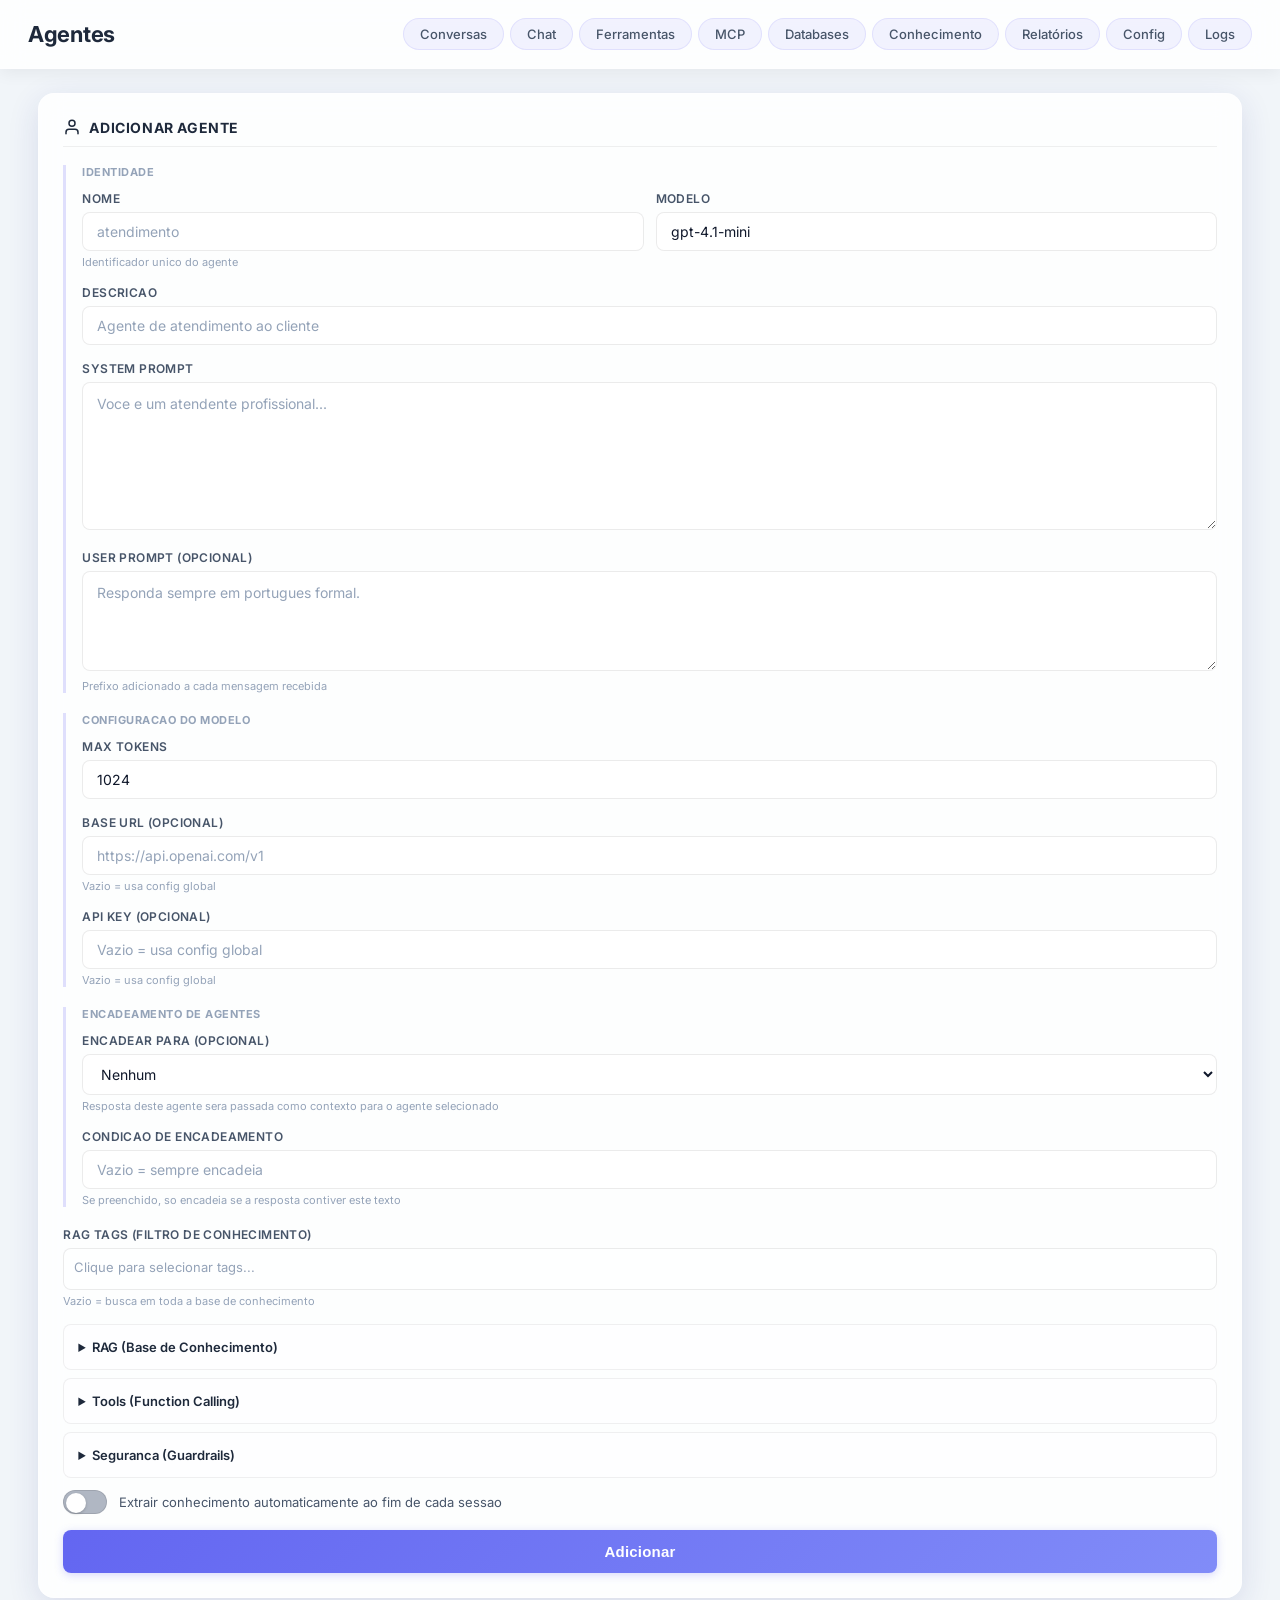
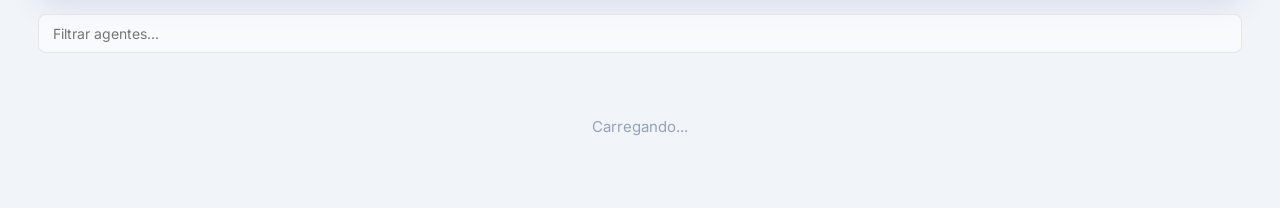
==== templates/agentes.html @ 66a128d6 "Improve security, reliability and UX: graceful shutdown, LLM timeouts, rate limiting, SSRF protectio" ====
<!DOCTYPE html>
<html lang="pt-BR">
<head>
<meta charset="UTF-8">
<meta name="viewport" content="width=device-width, initial-scale=1.0">
<title>Agentes - Nex</title>
<link rel="icon" href="data:image/svg+xml,<svg xmlns='http://www.w3.org/2000/svg' viewBox='0 0 100 100'><rect width='100' height='100' rx='20' fill='%231e293b'/><text x='50' y='72' font-size='60' font-family='system-ui' font-weight='700' fill='%233b82f6' text-anchor='middle'>N</text></svg>">
<link rel="preconnect" href="https://fonts.googleapis.com">
<link href="https://fonts.googleapis.com/css2?family=Inter:wght@400;500;600;700&display=swap" rel="stylesheet">
<link rel="stylesheet" href="/static/style.css">
<style>
.field textarea { min-height: 100px; }
.agent-row { display:flex; align-items:center; justify-content:space-between; padding:12px 16px; margin-bottom:8px; background:rgba(255,255,255,0.6); border-radius:var(--radius-sm); border:1px solid rgba(0,0,0,0.06); transition:all 0.15s var(--ease); }
.agent-row:hover { background:rgba(99,102,241,0.04); border-color:rgba(99,102,241,0.12); }
.agent-badges { display:flex; flex-wrap:wrap; gap:4px; margin-top:4px; }
.badge { display:inline-block; padding:2px 8px; border-radius:4px; font-size:10px; font-weight:600; }
.badge-default { background:#fbbf24; color:#78350f; }
.badge-on { background:#dcfce7; color:#166534; }
.badge-off { background:#fef2f2; color:#991b1b; }
.badge-model { background:#dbeafe; color:#1e40af; }
.badge-url { background:#fef3c7; color:#92400e; }
.badge-chain { background:#e0e7ff; color:#3730a3; }
.badge-rag { background:#ecfdf5; color:#065f46; }
.badge-tools { background:#fef3c7; color:#92400e; }
.section-collapse { margin-top:8px; border:1px solid rgba(0,0,0,0.06); border-radius:var(--radius-sm); padding:14px; background:rgba(255,255,255,0.3); }
.section-collapse summary { cursor:pointer; font-size:13px; font-weight:600; color:var(--slate-800); }
.section-collapse[open] summary { margin-bottom:12px; }
.rag-pill { display:inline-flex; align-items:center; gap:4px; background:#e0e7ff; color:#3730a3; padding:3px 10px; border-radius:12px; font-size:12px; font-weight:500; }
.rag-pill .pill-x { cursor:pointer; font-size:14px; color:#6366f1; margin-left:2px; }
#rag-tags-wrap { display:flex; flex-wrap:wrap; gap:6px; padding:10px; border:1.5px solid rgba(0,0,0,0.08); border-radius:var(--radius-sm); background:rgba(255,255,255,0.5); min-height:42px; cursor:pointer; }
#rag-tags-dropdown { display:none; border:1.5px solid rgba(0,0,0,0.08); border-top:none; border-radius:0 0 var(--radius-sm) var(--radius-sm); background:white; max-height:180px; overflow-y:auto; }
</style>
</head>
<body>

<div class="header">
  <h1>Agentes</h1>
  <input type="checkbox" id="nav-toggle" style="display:none">
  <label for="nav-toggle" class="nav-hamburger" aria-label="Menu de navegação"><span></span><span></span><span></span></label>
  <div class="nav-links">
    <a href="/conversas">Conversas</a>
    <a href="/chat">Chat</a>
    <a href="/ferramentas">Ferramentas</a>
    <a href="/mcp-admin">MCP</a>
    <a href="/databases">Databases</a>
    <a href="/conhecimento">Conhecimento</a>
    <a href="/relatorios">Relatórios</a>
    <a href="/config">Config</a>
    <a href="/logs">Logs</a>
    <span id="auth-user" style="display:none"></span>
    <a href="#" id="logout-link" style="display:none" onclick="doLogout();return false;">Sair</a>
  </div>
</div>

<div class="container">
  <!-- Agent form card -->
  <div class="card" id="form-card">
    <h2>
      <svg width="18" height="18" viewBox="0 0 24 24" fill="none" stroke="#1e293b" stroke-width="2" stroke-linecap="round" stroke-linejoin="round"><path d="M20 21v-2a4 4 0 0 0-4-4H8a4 4 0 0 0-4 4v2"/><circle cx="12" cy="7" r="4"/></svg>
      <span id="form-title">Adicionar Agente</span>
    </h2>
    <input type="hidden" id="ag-edit-id" value="">

    <!-- Identity -->
    <div class="form-section">
      <div class="form-section-title">Identidade</div>
      <div class="field-row">
        <div class="field">
          <label>Nome</label>
          <input type="text" id="ag-name" placeholder="atendimento">
          <div class="hint">Identificador unico do agente</div>
        </div>
        <div class="field">
          <label>Modelo</label>
          <input type="text" id="ag-model" placeholder="gpt-4.1-mini" value="gpt-4.1-mini">
        </div>
      </div>
      <div class="field">
        <label>Descricao</label>
        <input type="text" id="ag-description" placeholder="Agente de atendimento ao cliente">
      </div>
      <div class="field">
        <label>System Prompt</label>
        <textarea id="ag-system-prompt" rows="6" placeholder="Voce e um atendente profissional..."></textarea>
      </div>
      <div class="field">
        <label>User Prompt (opcional)</label>
        <textarea id="ag-user-prompt" rows="3" placeholder="Responda sempre em portugues formal."></textarea>
        <div class="hint">Prefixo adicionado a cada mensagem recebida</div>
      </div>
    </div>

    <!-- Model config -->
    <div class="form-section">
      <div class="form-section-title">Configuracao do Modelo</div>
      <div class="field">
        <label>Max Tokens</label>
        <input type="number" id="ag-max-tokens" value="1024" min="50" max="32000">
      </div>
      <div class="field">
        <label>Base URL (opcional)</label>
        <input type="text" id="ag-base-url" placeholder="https://api.openai.com/v1">
        <div class="hint">Vazio = usa config global</div>
      </div>
      <div class="field">
        <label>API Key (opcional)</label>
        <input type="password" id="ag-api-key" placeholder="Vazio = usa config global" autocomplete="new-password">
        <div class="hint">Vazio = usa config global</div>
      </div>
    </div>

    <!-- Chaining -->
    <div class="form-section">
      <div class="form-section-title">Encadeamento de Agentes</div>
      <div class="field">
        <label>Encadear para (opcional)</label>
        <select id="ag-chain-to"><option value="0">Nenhum</option></select>
        <div class="hint">Resposta deste agente sera passada como contexto para o agente selecionado</div>
      </div>
      <div class="field">
        <label>Condicao de encadeamento</label>
        <input type="text" id="ag-chain-condition" placeholder="Vazio = sempre encadeia">
        <div class="hint">Se preenchido, so encadeia se a resposta contiver este texto</div>
      </div>
    </div>

    <!-- RAG Tags -->
    <div class="field">
      <label>RAG Tags (filtro de conhecimento)</label>
      <input type="hidden" id="ag-rag-tags">
      <div id="rag-tags-wrap">
        <span id="rag-tags-placeholder" style="color:var(--text-muted);font-size:13px;">Clique para selecionar tags...</span>
      </div>
      <div id="rag-tags-dropdown"></div>
      <div class="hint">Vazio = busca em toda a base de conhecimento</div>
    </div>

    <!-- RAG Settings -->
    <details class="section-collapse">
      <summary>RAG (Base de Conhecimento)</summary>
      <div class="toggle">
        <input type="checkbox" id="ag-rag-enabled">
        <label for="ag-rag-enabled">Busca na base de conhecimento antes de responder</label>
      </div>
      <div class="field-row">
        <div class="field">
          <label>Resultados por busca</label>
          <input type="number" id="ag-rag-max-results" min="1" max="10" value="3">
        </div>
        <div class="field">
          <label>Limite de tokens RAG</label>
          <input type="number" id="ag-rag-max-tokens" min="100" max="4000" step="50" value="500">
        </div>
      </div>
      <div class="toggle">
        <input type="checkbox" id="ag-rag-compressed">
        <label for="ag-rag-compressed">Usar versao comprimida</label>
      </div>
      <div class="toggle">
        <input type="checkbox" id="ag-rag-embeddings">
        <label for="ag-rag-embeddings">Busca semantica por embeddings</label>
      </div>
      <div class="field">
        <label>Modelo de Embedding</label>
        <input type="text" id="ag-rag-embedding-model" placeholder="text-embedding-3-small">
      </div>
    </details>

    <!-- Tools Settings -->
    <details class="section-collapse">
      <summary>Tools (Function Calling)</summary>
      <div class="toggle">
        <input type="checkbox" id="ag-tools-enabled">
        <label for="ag-tools-enabled">Permitir IA executar ferramentas</label>
      </div>
      <div class="field-row">
        <div class="field">
          <label>Max rounds por mensagem</label>
          <input type="number" id="ag-tools-max-rounds" min="1" max="10" value="3">
        </div>
        <div class="field">
          <label>Timeout por ferramenta (s)</label>
          <input type="number" id="ag-tool-timeout-sec" min="5" max="300" value="30">
        </div>
      </div>
    </details>

    <!-- Guardrails Settings -->
    <details class="section-collapse">
      <summary>Seguranca (Guardrails)</summary>
      <div class="field">
        <label>Modo de filtro de telefone</label>
        <select id="ag-guard-phone-mode">
          <option value="off">Desligado</option>
          <option value="whitelist">Whitelist</option>
          <option value="blacklist">Blacklist</option>
        </select>
      </div>
      <div class="field">
        <label>Lista de telefones (virgula)</label>
        <input type="text" id="ag-guard-phone-list" placeholder="5511999999999, 5521888888888">
      </div>
      <div class="field-row">
        <div class="field">
          <label>Max entrada (chars, 0=sem)</label>
          <input type="number" id="ag-guard-max-input" min="0" max="50000" value="2000">
        </div>
        <div class="field">
          <label>Max saida (chars, 0=sem)</label>
          <input type="number" id="ag-guard-max-output" min="0" max="50000" value="3000">
        </div>
      </div>
      <div class="field">
        <label>Padroes bloqueados na entrada (um por linha)</label>
        <textarea id="ag-guard-blocked-input" rows="2"></textarea>
      </div>
      <div class="field">
        <label>Padroes bloqueados na saida (um por linha)</label>
        <textarea id="ag-guard-blocked-output" rows="2"></textarea>
      </div>
      <div class="toggle">
        <input type="checkbox" id="ag-guard-block-injection">
        <label for="ag-guard-block-injection">Bloquear prompt injection</label>
      </div>
      <div class="toggle">
        <input type="checkbox" id="ag-guard-block-pii">
        <label for="ag-guard-block-pii">Bloquear PII (master)</label>
      </div>
      <div style="padding-left:24px;border-left:2px solid rgba(99,102,241,0.15);">
        <div class="hint" style="margin-bottom:6px;">Selecione quais tipos de dados pessoais devem ser filtrados</div>
        <div class="toggle">
          <input type="checkbox" id="ag-guard-block-pii-phone">
          <label for="ag-guard-block-pii-phone">Telefone</label>
        </div>
        <div class="toggle">
          <input type="checkbox" id="ag-guard-block-pii-email">
          <label for="ag-guard-block-pii-email">Email</label>
        </div>
        <div class="toggle">
          <input type="checkbox" id="ag-guard-block-pii-cpf">
          <label for="ag-guard-block-pii-cpf">CPF</label>
        </div>
      </div>
    </details>

    <!-- Knowledge extract -->
    <div class="toggle" style="margin-top:12px;">
      <input type="checkbox" id="ag-knowledge-extract">
      <label for="ag-knowledge-extract">Extrair conhecimento automaticamente ao fim de cada sessao</label>
    </div>

    <div style="display:flex;gap:8px;margin-top:16px;">
      <button class="btn" id="save-btn" onclick="saveAgent()">Adicionar</button>
      <button class="btn btn-secondary" id="cancel-btn" onclick="cancelEdit()" style="display:none;">Cancelar</button>
    </div>
  </div>

  <!-- Agent list -->
  <div class="toolbar">
    <input type="text" id="search" placeholder="Filtrar agentes..." oninput="renderAgents()">
  </div>

  <div id="agents-list">
    <div class="empty">Carregando...</div>
  </div>
</div>

<div class="toast" id="toast"></div>

<script>
let agents = [];
let editingId = null;
let allKnowledgeTags = [];
let selectedRAGTags = new Set();

// -- Utilities --

function escapeHtml(s) {
  const d = document.createElement('div');
  d.textContent = s;
  return d.innerHTML;
}

function toast(msg) {
  const t = document.getElementById('toast');
  t.textContent = msg;
  t.classList.add('show');
  setTimeout(() => t.classList.remove('show'), 3000);
}

async function apiFetch(url, opts) {
  const r = await fetch(url, opts);
  if (r.status === 401) { location.href = '/login'; return null; }
  if (r.status === 403) { toast('Sem permissao'); return null; }
  return r;
}

async function doLogout() { await fetch('/api/logout', {method:'POST'}); location.href = '/login'; }

// -- Load agents --

async function loadAgents() {
  try {
    const r = await apiFetch('/api/agents');
    if (!r) return;
    agents = await r.json();
    populateChainSelect();
    renderAgents();
  } catch(e) { console.error('loadAgents:', e); }
}

function populateChainSelect() {
  const sel = document.getElementById('ag-chain-to');
  const cur = sel.value;
  sel.innerHTML = '<option value="0">Nenhum</option>' + agents.map(a =>
    `<option value="${a.id}">${escapeHtml(a.name)}</option>`
  ).join('');
  sel.value = cur;
}

function renderAgents() {
  const q = document.getElementById('search').value.toLowerCase();
  const container = document.getElementById('agents-list');

  const filtered = agents.filter(a =>
    a.name.toLowerCase().includes(q) ||
    (a.description || '').toLowerCase().includes(q) ||
    a.model.toLowerCase().includes(q)
  );

  if (!filtered.length) {
    container.innerHTML = '<div class="empty">Nenhum agente encontrado</div>';
    return;
  }

  container.innerHTML = filtered.map(a => {
    const desc = a.description || a.system_prompt.substring(0, 80);
    return `<div class="agent-row">
      <div style="flex:1;min-width:0;">
        <span style="font-weight:600;font-size:14px;color:var(--text-primary);">${escapeHtml(a.name)}</span>
        <div class="agent-badges">
          ${a.is_default ? '<span class="badge badge-default">Padrao</span>' : `<span class="badge ${a.enabled ? 'badge-on' : 'badge-off'}">${a.enabled ? 'ON' : 'OFF'}</span>`}
          <span class="badge badge-model">${escapeHtml(a.model)}</span>
          ${a.base_url ? '<span class="badge badge-url">Custom URL</span>' : ''}
          ${a.chain_to ? '<span class="badge badge-chain">Chain</span>' : ''}
          ${a.rag_enabled ? '<span class="badge badge-rag">RAG</span>' : ''}
          ${a.tools_enabled ? '<span class="badge badge-tools">Tools</span>' : ''}
        </div>
        <div style="font-size:12px;color:var(--text-muted);margin-top:4px;white-space:nowrap;overflow:hidden;text-overflow:ellipsis;">${escapeHtml(desc)}</div>
      </div>
      <div style="display:flex;gap:6px;flex-shrink:0;margin-left:12px;">
        ${!a.is_default ? `<button class="btn btn-sm btn-secondary" onclick="toggleAgent(${a.id},${a.enabled?0:1})">${a.enabled ? 'Desativar' : 'Ativar'}</button>` : ''}
        <button class="btn btn-sm" onclick="editAgent(${a.id})">Editar</button>
        ${!a.is_default ? `<button class="btn btn-sm btn-danger" style="padding:6px 14px;font-size:12px;width:auto;" onclick="deleteAgent(${a.id})">Excluir</button>` : ''}
      </div>
    </div>`;
  }).join('');
}

// -- Toggle enabled --

async function toggleAgent(id, enabled) {
  const a = agents.find(x => x.id === id);
  if (!a) return;
  const data = Object.assign({}, a, { enabled: enabled, api_key: '' });
  try {
    const r = await apiFetch('/api/agents/' + id, {
      method: 'PUT',
      headers: {'Content-Type':'application/json'},
      body: JSON.stringify(data)
    });
    if (!r) return;
    if (r.ok) { toast(enabled ? 'Agente ativado' : 'Agente desativado'); await loadAgents(); }
    else toast('Erro: ' + await r.text());
  } catch(e) { toast('Erro: ' + e.message); }
}

// -- Save agent (create or update) --

async function saveAgent() {
  const name = document.getElementById('ag-name').value.trim();
  const systemPrompt = document.getElementById('ag-system-prompt').value.trim();
  if (!name) { toast('Nome e obrigatorio'); return; }
  if (!systemPrompt && !editingId) { toast('System prompt e obrigatorio'); return; }

  const data = {
    name: name,
    description: document.getElementById('ag-description').value.trim(),
    system_prompt: systemPrompt,
    user_prompt: document.getElementById('ag-user-prompt').value.trim(),
    model: document.getElementById('ag-model').value.trim() || 'gpt-4.1-mini',
    max_tokens: parseInt(document.getElementById('ag-max-tokens').value) || 1024,
    base_url: document.getElementById('ag-base-url').value.trim(),
    api_key: document.getElementById('ag-api-key').value,
    chain_to: parseInt(document.getElementById('ag-chain-to').value) || 0,
    chain_condition: document.getElementById('ag-chain-condition').value.trim(),
    rag_tags: document.getElementById('ag-rag-tags').value.trim(),
    enabled: 1,
    // RAG
    rag_enabled: document.getElementById('ag-rag-enabled').checked,
    rag_max_results: parseInt(document.getElementById('ag-rag-max-results').value) || 3,
    rag_compressed: document.getElementById('ag-rag-compressed').checked,
    rag_max_tokens: parseInt(document.getElementById('ag-rag-max-tokens').value) || 500,
    rag_embeddings: document.getElementById('ag-rag-embeddings').checked,
    rag_embedding_model: document.getElementById('ag-rag-embedding-model').value.trim(),
    // Tools
    tools_enabled: document.getElementById('ag-tools-enabled').checked,
    tools_max_rounds: parseInt(document.getElementById('ag-tools-max-rounds').value) || 3,
    tool_timeout_sec: parseInt(document.getElementById('ag-tool-timeout-sec').value) || 30,
    // Guardrails
    guard_max_input: parseInt(document.getElementById('ag-guard-max-input').value) || 0,
    guard_max_output: parseInt(document.getElementById('ag-guard-max-output').value) || 0,
    guard_blocked_input: document.getElementById('ag-guard-blocked-input').value,
    guard_blocked_output: document.getElementById('ag-guard-blocked-output').value,
    guard_phone_list: document.getElementById('ag-guard-phone-list').value.trim(),
    guard_phone_mode: document.getElementById('ag-guard-phone-mode').value,
    guard_block_injection: document.getElementById('ag-guard-block-injection').checked,
    guard_block_pii: document.getElementById('ag-guard-block-pii').checked,
    guard_block_pii_phone: document.getElementById('ag-guard-block-pii-phone').checked,
    guard_block_pii_email: document.getElementById('ag-guard-block-pii-email').checked,
    guard_block_pii_cpf: document.getElementById('ag-guard-block-pii-cpf').checked,
    knowledge_extract: document.getElementById('ag-knowledge-extract').checked
  };

  // Preserve enabled state when editing
  if (editingId) {
    const existing = agents.find(a => a.id === editingId);
    if (existing) data.enabled = existing.enabled;
  }

  const btn = document.getElementById('save-btn');
  btn.disabled = true;

  try {
    let r;
    if (editingId) {
      r = await apiFetch('/api/agents/' + editingId, {
        method: 'PUT',
        headers: {'Content-Type':'application/json'},
        body: JSON.stringify(data)
      });
    } else {
      r = await apiFetch('/api/agents', {
        method: 'POST',
        headers: {'Content-Type':'application/json'},
        body: JSON.stringify(data)
      });
    }
    if (!r) { btn.disabled = false; return; }
    if (r.ok) {
      toast(editingId ? 'Agente atualizado!' : 'Agente criado!');
      cancelEdit();
      await loadAgents();
    } else {
      toast('Erro: ' + await r.text());
    }
  } catch(e) { toast('Erro: ' + e.message); }
  btn.disabled = false;
}

// -- Edit agent --

function editAgent(id) {
  const a = agents.find(x => x.id === id);
  if (!a) return;
  editingId = a.id;
  document.getElementById('ag-edit-id').value = a.id;
  document.getElementById('ag-name').value = a.name;
  document.getElementById('ag-description').value = a.description;
  document.getElementById('ag-system-prompt').value = a.system_prompt;
  document.getElementById('ag-user-prompt').value = a.user_prompt;
  document.getElementById('ag-model').value = a.model;
  document.getElementById('ag-max-tokens').value = a.max_tokens;
  document.getElementById('ag-base-url').value = a.base_url;
  document.getElementById('ag-api-key').value = '';
  document.getElementById('ag-chain-to').value = a.chain_to || 0;
  document.getElementById('ag-chain-condition').value = a.chain_condition || '';
  setRAGTagsFromString(a.rag_tags || '');
  // RAG
  document.getElementById('ag-rag-enabled').checked = !!a.rag_enabled;
  document.getElementById('ag-rag-max-results').value = a.rag_max_results || 3;
  document.getElementById('ag-rag-max-tokens').value = a.rag_max_tokens || 500;
  document.getElementById('ag-rag-compressed').checked = !!a.rag_compressed;
  document.getElementById('ag-rag-embeddings').checked = !!a.rag_embeddings;
  document.getElementById('ag-rag-embedding-model').value = a.rag_embedding_model || '';
  // Tools
  document.getElementById('ag-tools-enabled').checked = !!a.tools_enabled;
  document.getElementById('ag-tools-max-rounds').value = a.tools_max_rounds || 3;
  document.getElementById('ag-tool-timeout-sec').value = a.tool_timeout_sec || 30;
  // Guardrails
  document.getElementById('ag-guard-phone-mode').value = a.guard_phone_mode || 'off';
  document.getElementById('ag-guard-phone-list').value = a.guard_phone_list || '';
  document.getElementById('ag-guard-max-input').value = a.guard_max_input || 0;
  document.getElementById('ag-guard-max-output').value = a.guard_max_output || 0;
  document.getElementById('ag-guard-blocked-input').value = a.guard_blocked_input || '';
  document.getElementById('ag-guard-blocked-output').value = a.guard_blocked_output || '';
  document.getElementById('ag-guard-block-injection').checked = !!a.guard_block_injection;
  document.getElementById('ag-guard-block-pii').checked = !!a.guard_block_pii;
  document.getElementById('ag-guard-block-pii-phone').checked = !!a.guard_block_pii_phone;
  document.getElementById('ag-guard-block-pii-email').checked = !!a.guard_block_pii_email;
  document.getElementById('ag-guard-block-pii-cpf').checked = !!a.guard_block_pii_cpf;
  document.getElementById('ag-knowledge-extract').checked = !!a.knowledge_extract;

  // Update UI state
  document.getElementById('form-title').textContent = 'Editar Agente';
  document.getElementById('save-btn').textContent = 'Salvar';
  document.getElementById('cancel-btn').style.display = 'inline-block';
  document.getElementById('form-card').scrollIntoView({ behavior: 'smooth' });
}

// -- Cancel edit / reset form --

function cancelEdit() {
  editingId = null;
  document.getElementById('ag-edit-id').value = '';
  document.getElementById('ag-name').value = '';
  document.getElementById('ag-description').value = '';
  document.getElementById('ag-system-prompt').value = '';
  document.getElementById('ag-user-prompt').value = '';
  document.getElementById('ag-model').value = 'gpt-4.1-mini';
  document.getElementById('ag-max-tokens').value = '1024';
  document.getElementById('ag-base-url').value = '';
  document.getElementById('ag-api-key').value = '';
  document.getElementById('ag-chain-to').value = '0';
  document.getElementById('ag-chain-condition').value = '';
  setRAGTagsFromString('');
  // RAG
  document.getElementById('ag-rag-enabled').checked = false;
  document.getElementById('ag-rag-max-results').value = '3';
  document.getElementById('ag-rag-max-tokens').value = '500';
  document.getElementById('ag-rag-compressed').checked = false;
  document.getElementById('ag-rag-embeddings').checked = false;
  document.getElementById('ag-rag-embedding-model').value = '';
  // Tools
  document.getElementById('ag-tools-enabled').checked = false;
  document.getElementById('ag-tools-max-rounds').value = '3';
  document.getElementById('ag-tool-timeout-sec').value = '30';
  // Guardrails
  document.getElementById('ag-guard-phone-mode').value = 'off';
  document.getElementById('ag-guard-phone-list').value = '';
  document.getElementById('ag-guard-max-input').value = '2000';
  document.getElementById('ag-guard-max-output').value = '3000';
  document.getElementById('ag-guard-blocked-input').value = '';
  document.getElementById('ag-guard-blocked-output').value = '';
  document.getElementById('ag-guard-block-injection').checked = false;
  document.getElementById('ag-guard-block-pii').checked = false;
  document.getElementById('ag-guard-block-pii-phone').checked = false;
  document.getElementById('ag-guard-block-pii-email').checked = false;
  document.getElementById('ag-guard-block-pii-cpf').checked = false;
  document.getElementById('ag-knowledge-extract').checked = false;

  document.getElementById('form-title').textContent = 'Adicionar Agente';
  document.getElementById('save-btn').textContent = 'Adicionar';
  document.getElementById('cancel-btn').style.display = 'none';
}

// -- Delete agent --

async function deleteAgent(id) {
  if (!confirm('Excluir este agente?')) return;
  try {
    const r = await apiFetch('/api/agents/' + id, { method: 'DELETE' });
    if (!r) return;
    if (r.ok) { toast('Agente excluido'); await loadAgents(); }
    else toast('Erro: ' + await r.text());
  } catch(e) { toast('Erro: ' + e.message); }
}

// -- RAG Tags multi-select --

async function loadKnowledgeTags() {
  try {
    const r = await apiFetch('/api/knowledge-tags');
    if (!r) return;
    allKnowledgeTags = await r.json();
  } catch(e) { console.error(e); }
}

function renderRAGTagsDropdown() {
  const dd = document.getElementById('rag-tags-dropdown');
  if (!allKnowledgeTags.length) {
    dd.innerHTML = '<div style="padding:10px;color:var(--text-muted);font-size:13px;">Nenhuma tag na base de conhecimento</div>';
    return;
  }
  dd.innerHTML = allKnowledgeTags.map(t => {
    const checked = selectedRAGTags.has(t) ? 'checked' : '';
    return `<label style="display:flex;align-items:center;gap:8px;padding:6px 12px;cursor:pointer;font-size:13px;transition:background 0.1s;" onmouseenter="this.style.background='rgba(99,102,241,0.04)'" onmouseleave="this.style.background=''"><input type="checkbox" ${checked} onchange="toggleRAGTag('${escapeHtml(t)}',this.checked)" style="accent-color:var(--accent);cursor:pointer;">${escapeHtml(t)}</label>`;
  }).join('');
}

function toggleRAGTag(tag, on) {
  if (on) selectedRAGTags.add(tag); else selectedRAGTags.delete(tag);
  syncRAGTags();
}

function syncRAGTags() {
  document.getElementById('ag-rag-tags').value = [...selectedRAGTags].join(', ');
  const wrap = document.getElementById('rag-tags-wrap');
  const ph = document.getElementById('rag-tags-placeholder');
  // Remove old pills
  wrap.querySelectorAll('.rag-pill').forEach(el => el.remove());
  if (selectedRAGTags.size === 0) {
    ph.style.display = '';
  } else {
    ph.style.display = 'none';
    for (const t of selectedRAGTags) {
      const pill = document.createElement('span');
      pill.className = 'rag-pill';
      pill.innerHTML = escapeHtml(t) + `<span class="pill-x" onclick="event.stopPropagation();toggleRAGTag('${escapeHtml(t)}',false);renderRAGTagsDropdown();">&times;</span>`;
      wrap.appendChild(pill);
    }
  }
}

function setRAGTagsFromString(csv) {
  selectedRAGTags.clear();
  if (csv) csv.split(',').forEach(t => { t = t.trim(); if (t) selectedRAGTags.add(t); });
  syncRAGTags();
  renderRAGTagsDropdown();
}

// Toggle dropdown visibility on wrap click, close on outside click
(function() {
  const wrap = document.getElementById('rag-tags-wrap');
  const dd = document.getElementById('rag-tags-dropdown');
  wrap.addEventListener('click', function(e) {
    e.stopPropagation();
    dd.style.display = dd.style.display === 'none' ? 'block' : 'none';
  });
  dd.addEventListener('click', function(e) { e.stopPropagation(); });
  document.addEventListener('click', function() { dd.style.display = 'none'; });
})();

// -- Init --

loadKnowledgeTags().then(() => renderRAGTagsDropdown());
loadAgents();

fetch('/api/auth/status').then(r=>r.json()).then(d=>{
  if(d.enabled&&d.user){
    document.getElementById('auth-user').textContent=d.user.username;
    document.getElementById('auth-user').style.display='';
    document.getElementById('logout-link').style.display='';
  }
}).catch(()=>{});
</script>
</body>
</html>
---- static/style.css ----
/* Nex — Glassmorphism Theme */

:root {
  /* Glassmorphism base */
  --glass-bg: rgba(255, 255, 255, 0.85);
  --glass-border: rgba(255, 255, 255, 0.3);
  --glass-shadow: 0 8px 32px rgba(31, 38, 135, 0.12);
  --glass-blur: blur(12px);

  /* Background */
  --bg-gradient: #f1f5f9;

  /* Cores */
  --slate-800: #1e293b;
  --slate-700: #334155;
  --text-primary: #0f172a;
  --text-secondary: #475569;
  --text-muted: #94a3b8;
  --accent: #6366f1;
  --accent-light: #818cf8;
  --success: #10b981;
  --danger: #ef4444;
  --warning: #f59e0b;

  /* Spacing */
  --space-1: 4px; --space-2: 8px; --space-3: 12px;
  --space-4: 16px; --space-5: 20px; --space-6: 24px; --space-8: 32px;

  /* Shadows */
  --shadow-sm: 0 1px 2px rgba(0,0,0,0.04);
  --shadow-md: 0 4px 16px rgba(0,0,0,0.06);
  --shadow-lg: 0 8px 32px rgba(31,38,135,0.12);

  /* Border radius */
  --radius-sm: 8px;
  --radius-md: 12px;
  --radius-lg: 16px;
  --radius-xl: 20px;

  --ease: cubic-bezier(0.4, 0, 0.2, 1);
}

/* ==================== Reset + Base ==================== */
* { margin: 0; padding: 0; box-sizing: border-box; }

::selection { background: rgba(99,102,241,0.2); }

body {
  font-family: 'Inter', -apple-system, BlinkMacSystemFont, 'Segoe UI', Roboto, sans-serif;
  background: var(--bg-gradient);
  background-attachment: fixed;
  color: var(--text-primary);
  min-height: 100vh;
  overflow-x: hidden;
  -webkit-font-smoothing: antialiased;
  -moz-osx-font-smoothing: grayscale;
}

/* ==================== Scrollbar ==================== */
::-webkit-scrollbar { width: 6px; height: 6px; }
::-webkit-scrollbar-track { background: transparent; }
::-webkit-scrollbar-thumb { background: rgba(0,0,0,0.12); border-radius: 3px; }
::-webkit-scrollbar-thumb:hover { background: rgba(0,0,0,0.2); }

/* ==================== Header ==================== */
.header {
  backdrop-filter: var(--glass-blur);
  -webkit-backdrop-filter: var(--glass-blur);
  background: var(--glass-bg);
  color: var(--text-primary);
  padding: 18px 28px;
  display: flex;
  justify-content: space-between;
  align-items: center;
  box-shadow: var(--shadow-md);
  position: sticky;
  top: 0;
  z-index: 50;
  border-bottom: 1px solid var(--glass-border);
}
.header h1 {
  font-size: 22px;
  font-weight: 700;
  letter-spacing: -0.3px;
  color: var(--slate-800);
}

/* ==================== Nav links ==================== */
.nav-links { display: flex; gap: 6px; align-items: center; }
.nav-links a {
  color: var(--text-secondary);
  text-decoration: none;
  font-size: 13px;
  font-weight: 500;
  padding: 7px 16px;
  border-radius: var(--radius-xl);
  background: rgba(99,102,241,0.08);
  border: 1px solid rgba(99,102,241,0.12);
  transition: all 0.2s var(--ease);
}
.nav-links a:hover {
  background: var(--accent);
  color: white;
  border-color: var(--accent);
  transform: translateY(-1px);
}
#auth-user { color: var(--text-muted); font-size: 12px; padding: 7px 0; }
#logout-link { background: rgba(0,0,0,0.04); color: var(--danger); border-color: rgba(239,68,68,0.15); }
#logout-link:hover { background: var(--danger); color: white; }

/* Hamburger menu */
.nav-hamburger {
  display: none;
  cursor: pointer;
  flex-direction: column;
  gap: 4px;
  padding: 8px;
}
.nav-hamburger span {
  display: block;
  width: 20px;
  height: 2px;
  background: var(--slate-800);
  border-radius: 1px;
  transition: all 0.2s var(--ease);
}

/* ==================== Container ==================== */
.container {
  margin: 24px auto;
  padding: 0 clamp(20px, 3vw, 48px);
}

/* ==================== Cards (glassmorphism) ==================== */
.card {
  background: var(--glass-bg);
  backdrop-filter: var(--glass-blur);
  -webkit-backdrop-filter: var(--glass-blur);
  border: 1px solid var(--glass-border);
  border-radius: var(--radius-lg);
  padding: 24px;
  margin-bottom: 16px;
  box-shadow: var(--glass-shadow);
  transition: box-shadow 0.2s var(--ease), transform 0.2s var(--ease);
}
.card:hover {
  box-shadow: 0 12px 40px rgba(31,38,135,0.16);
}
.card h2 {
  font-size: 14px;
  color: var(--slate-800);
  margin-bottom: 18px;
  padding-bottom: 10px;
  border-bottom: 1px solid rgba(0,0,0,0.06);
  text-transform: uppercase;
  letter-spacing: 0.6px;
  font-weight: 700;
  display: flex;
  align-items: center;
  gap: 8px;
}
.card h2 svg { flex-shrink: 0; }

/* ==================== Form fields ==================== */
.field { margin-bottom: 16px; }
.field label {
  display: block;
  font-size: 12px;
  color: var(--text-secondary);
  margin-bottom: 6px;
  font-weight: 600;
  text-transform: uppercase;
  letter-spacing: 0.4px;
}
.field input, .field textarea, .field select {
  width: 100%;
  padding: 10px 14px;
  border: 1px solid rgba(0,0,0,0.08);
  border-radius: var(--radius-sm);
  font-size: 14px;
  font-family: inherit;
  color: var(--text-primary);
  background: rgba(255,255,255,0.5);
  backdrop-filter: blur(4px);
  -webkit-backdrop-filter: blur(4px);
  transition: all 0.2s var(--ease);
}
.field input:focus, .field textarea:focus, .field select:focus {
  outline: none;
  border-color: var(--accent);
  background: rgba(255,255,255,0.8);
  box-shadow: 0 0 0 3px rgba(99,102,241,0.15);
}
.field input::placeholder, .field textarea::placeholder { color: var(--text-muted); }
.field textarea { min-height: 120px; resize: vertical; line-height: 1.5; }
.field .hint { font-size: 11px; color: var(--text-muted); margin-top: 4px; }
.field-row { display: flex; gap: 12px; }
.field-row .field { flex: 1; }

/* ==================== Form Sections ==================== */
.form-section {
  border-left: 3px solid rgba(99,102,241,0.2);
  padding-left: 16px;
  margin-bottom: 20px;
}
.form-section-title {
  font-size: 11px;
  font-weight: 700;
  text-transform: uppercase;
  letter-spacing: 0.5px;
  color: var(--text-muted);
  margin-bottom: 12px;
}

/* ==================== Actions Menu Dropdown ==================== */
.btn-actions-menu {
  position: relative;
  display: inline-block;
}
.btn-actions-menu .actions-dropdown {
  display: none;
  position: absolute;
  right: 0; top: 100%;
  background: white;
  border: 1px solid rgba(0,0,0,0.08);
  border-radius: var(--radius-sm);
  box-shadow: var(--shadow-md);
  z-index: 10;
  min-width: 140px;
  padding: 4px;
}
.btn-actions-menu:focus-within .actions-dropdown { display: block; }
.btn-actions-menu .actions-dropdown button {
  display: block; width: 100%; text-align: left;
  padding: 8px 12px; border: none; background: none;
  font-size: 12px; cursor: pointer; border-radius: 4px;
  color: var(--text-secondary);
}
.btn-actions-menu .actions-dropdown button:hover {
  background: rgba(99,102,241,0.06);
  color: var(--text-primary);
}
.btn-actions-menu .actions-dropdown button.danger { color: var(--danger); }

/* ==================== Toolbar ==================== */
.toolbar {
  display: flex; justify-content: space-between;
  align-items: center; gap: 10px; margin-bottom: 16px; flex-wrap: wrap;
}
.toolbar input[type="text"] {
  flex: 1; min-width: 0;
  padding: 10px 14px;
  border: 1.5px solid rgba(0,0,0,0.08);
  border-radius: var(--radius-sm);
  font-size: 14px;
  font-family: inherit;
  color: var(--text-primary);
  background: rgba(255,255,255,0.5);
  backdrop-filter: blur(4px);
  -webkit-backdrop-filter: blur(4px);
  transition: all 0.2s var(--ease);
}
.toolbar input[type="text"]:focus {
  outline: none;
  border-color: var(--accent);
  background: rgba(255,255,255,0.8);
  box-shadow: 0 0 0 3px rgba(99,102,241,0.15);
}
.toolbar-actions { display: flex; gap: 6px; flex-wrap: wrap; }

/* ==================== Legend ==================== */
.legend {
  display: flex; gap: 12px; font-size: 11px;
  color: var(--text-muted); align-items: center;
}
.legend .dot-sample {
  width: 8px; height: 8px; border-radius: 50%; display: inline-block;
}

/* ==================== Buttons ==================== */
.btn {
  background: linear-gradient(135deg, var(--accent), var(--accent-light));
  color: white;
  border: none;
  padding: 13px 24px;
  border-radius: var(--radius-sm);
  font-size: 15px;
  cursor: pointer;
  width: 100%;
  font-weight: 600;
  transition: all 0.2s var(--ease);
  letter-spacing: 0.2px;
  box-shadow: 0 2px 8px rgba(99,102,241,0.25);
}
.btn:hover {
  transform: translateY(-1px);
  box-shadow: 0 4px 16px rgba(99,102,241,0.35);
}
.btn:active { transform: translateY(0); }
.btn:disabled {
  background: var(--text-muted);
  cursor: not-allowed;
  transform: none;
  box-shadow: none;
}
.btn-sm { padding: 6px 14px; font-size: 12px; width: auto; }
.btn-whatsapp { background: linear-gradient(135deg, #25d366, #20bd5a); box-shadow: 0 2px 8px rgba(37,211,102,0.25); }
.btn-whatsapp:hover { box-shadow: 0 4px 16px rgba(37,211,102,0.35); }
.btn-danger { background: linear-gradient(135deg, #dc2626, #ef4444); box-shadow: 0 2px 8px rgba(220,38,38,0.25); }
.btn-danger:hover { box-shadow: 0 4px 16px rgba(220,38,38,0.35); }
.btn-secondary {
  background: rgba(255,255,255,0.6);
  color: var(--text-secondary);
  border: 1px solid rgba(0,0,0,0.08);
  box-shadow: var(--shadow-sm);
}
.btn-secondary:hover {
  background: rgba(255,255,255,0.9);
  box-shadow: var(--shadow-md);
}

/* ==================== Status ==================== */
.status {
  display: flex;
  align-items: center;
  gap: 10px;
  padding: 14px 18px;
  border-radius: var(--radius-md);
  font-size: 14px;
  font-weight: 500;
  transition: all 0.3s var(--ease);
}
.status.connected { background: rgba(16,185,129,0.1); color: #065f46; border: 1px solid rgba(16,185,129,0.2); }
.status.disconnected { background: rgba(245,158,11,0.1); color: #92400e; border: 1px solid rgba(245,158,11,0.2); }
.status .dot { width: 10px; height: 10px; border-radius: 50%; flex-shrink: 0; }
.status.connected .dot { background: var(--success); box-shadow: 0 0 8px rgba(16,185,129,0.5); animation: pulse 2s infinite; }
.status.disconnected .dot { background: var(--warning); }
@keyframes pulse {
  0%, 100% { box-shadow: 0 0 4px rgba(16,185,129,0.4); }
  50% { box-shadow: 0 0 12px rgba(16,185,129,0.7); }
}

/* ==================== Tables ==================== */
.table-wrap {
  background: var(--glass-bg);
  backdrop-filter: var(--glass-blur);
  -webkit-backdrop-filter: var(--glass-blur);
  border: 1px solid var(--glass-border);
  border-radius: var(--radius-lg);
  overflow-x: auto;
  overflow-y: auto;
  max-height: calc(100vh - 280px);
  box-shadow: var(--glass-shadow);
}
table { width: 100%; border-collapse: collapse; }
th {
  background: rgba(255,255,255,0.4);
  text-align: left;
  padding: 12px 16px;
  font-size: 11px;
  color: var(--text-secondary);
  border-bottom: 1px solid rgba(0,0,0,0.06);
  text-transform: uppercase;
  letter-spacing: 0.5px;
  font-weight: 700;
  position: sticky;
  top: 0;
  z-index: 1;
}
td {
  padding: 10px 16px;
  border-bottom: 1px solid rgba(0,0,0,0.04);
  font-size: 13px;
  vertical-align: middle;
}
tr { transition: background 0.15s var(--ease); }
tr:hover { background: rgba(99,102,241,0.04); }
tr:last-child td { border-bottom: none; }

/* ==================== Tabs ==================== */
.tabs {
  display: flex;
  gap: 4px;
  background: var(--glass-bg);
  backdrop-filter: var(--glass-blur);
  -webkit-backdrop-filter: var(--glass-blur);
  border: 1px solid var(--glass-border);
  border-radius: var(--radius-lg);
  padding: 6px;
  margin-bottom: 16px;
  box-shadow: var(--glass-shadow);
  overflow-x: auto;
}
.tab-btn {
  padding: 10px 18px;
  border: none;
  background: transparent;
  border-radius: var(--radius-sm);
  font-size: 13px;
  font-weight: 600;
  color: var(--text-secondary);
  cursor: pointer;
  transition: all 0.2s var(--ease);
  white-space: nowrap;
  font-family: inherit;
}
.tab-btn:hover { background: rgba(99,102,241,0.08); color: var(--text-primary); }
.tab-btn.active { background: var(--accent); color: white; box-shadow: 0 2px 8px rgba(99,102,241,0.3); }
.tab-panel { display: none; }
.tab-panel.active { display: block; }

/* ==================== Toggle switch ==================== */
.toggle { display: flex; align-items: center; gap: 12px; margin-bottom: 14px; }
.toggle input[type="checkbox"] {
  width: 44px; height: 24px;
  appearance: none; -webkit-appearance: none;
  background: #b0b7c3;
  border-radius: 12px;
  position: relative;
  cursor: pointer;
  transition: background 0.3s var(--ease), box-shadow 0.3s var(--ease);
  flex-shrink: 0;
  border: 1px solid rgba(0,0,0,0.1);
}
.toggle input[type="checkbox"]:checked { background: var(--accent); border-color: var(--accent); box-shadow: 0 0 0 2px rgba(99,102,241,0.2); }
.toggle input[type="checkbox"]::before {
  content: '';
  position: absolute;
  width: 20px; height: 20px;
  border-radius: 50%;
  background: white;
  top: 2px; left: 2px;
  transition: transform 0.3s var(--ease);
  box-shadow: 0 1px 3px rgba(0,0,0,0.2);
}
.toggle input[type="checkbox"]:checked::before { transform: translateX(20px); }
.toggle label { font-size: 13px; color: var(--text-secondary); cursor: pointer; }

.toggle-sm input[type="checkbox"] {
  width: 36px; height: 20px;
  appearance: none; -webkit-appearance: none;
  background: #b0b7c3;
  border-radius: 10px;
  position: relative;
  cursor: pointer;
  transition: background 0.3s var(--ease), box-shadow 0.3s var(--ease);
  flex-shrink: 0;
  border: 1px solid rgba(0,0,0,0.1);
}
.toggle-sm input[type="checkbox"]:checked { background: var(--accent); border-color: var(--accent); box-shadow: 0 0 0 2px rgba(99,102,241,0.2); }
.toggle-sm input[type="checkbox"]::before {
  content: '';
  position: absolute;
  width: 16px; height: 16px;
  border-radius: 50%;
  background: white;
  top: 2px; left: 2px;
  transition: transform 0.3s var(--ease);
  box-shadow: 0 1px 3px rgba(0,0,0,0.2);
}
.toggle-sm input[type="checkbox"]:checked::before { transform: translateX(16px); }

/* ==================== Toast ==================== */
.toast {
  position: fixed;
  bottom: 24px;
  right: 24px;
  background: rgba(15,23,42,0.85);
  backdrop-filter: var(--glass-blur);
  -webkit-backdrop-filter: var(--glass-blur);
  color: white;
  padding: 14px 22px;
  border-radius: var(--radius-md);
  font-size: 14px;
  font-weight: 500;
  opacity: 0;
  transition: all 0.3s var(--ease);
  z-index: 100;
  box-shadow: 0 8px 32px rgba(0,0,0,0.2);
  transform: translateY(8px);
  border: 1px solid rgba(255,255,255,0.1);
}
.toast.show { opacity: 1; transform: translateY(0); }

/* ==================== Tags ==================== */
.tag {
  display: inline-block;
  padding: 2px 8px;
  border-radius: 4px;
  font-size: 11px;
  background: rgba(99,102,241,0.12);
  color: var(--accent);
  margin-right: 4px;
}

/* ==================== Search bar ==================== */
.search-bar {
  display: flex;
  gap: 10px;
  margin-bottom: 16px;
}
.search-bar input {
  flex: 1;
  padding: 10px 16px;
  border: 1px solid rgba(0,0,0,0.08);
  border-radius: var(--radius-sm);
  font-size: 14px;
  background: rgba(255,255,255,0.5);
  backdrop-filter: blur(4px);
  -webkit-backdrop-filter: blur(4px);
  transition: all 0.2s var(--ease);
}
.search-bar input:focus {
  outline: none;
  border-color: var(--accent);
  background: rgba(255,255,255,0.8);
  box-shadow: 0 0 0 3px rgba(99,102,241,0.15);
}

/* ==================== Empty state ==================== */
.empty {
  text-align: center;
  padding: 48px;
  color: var(--text-muted);
  font-size: 15px;
}

/* ==================== Modal ==================== */
.modal-overlay {
  position: fixed;
  top: 0; left: 0; right: 0; bottom: 0;
  background: rgba(0,0,0,0.4);
  backdrop-filter: blur(4px);
  -webkit-backdrop-filter: blur(4px);
  z-index: 200;
  display: flex;
  align-items: center;
  justify-content: center;
}
.modal-box {
  background: var(--glass-bg);
  backdrop-filter: var(--glass-blur);
  -webkit-backdrop-filter: var(--glass-blur);
  border: 1px solid var(--glass-border);
  border-radius: var(--radius-lg);
  padding: 24px;
  max-width: 640px;
  width: 90%;
  max-height: 80vh;
  display: flex;
  flex-direction: column;
  box-shadow: 0 16px 48px rgba(0,0,0,0.2);
}
.modal-box h3 { font-size: 16px; margin-bottom: 12px; color: var(--slate-800); }
.modal-box pre {
  flex: 1;
  overflow: auto;
  background: rgba(255,255,255,0.5);
  border: 1px solid rgba(0,0,0,0.06);
  border-radius: var(--radius-sm);
  padding: 14px;
  font-size: 13px;
  line-height: 1.6;
  white-space: pre-wrap;
  word-break: break-word;
  color: #374151;
}
.modal-box .btn { margin-top: 14px; align-self: flex-end; width: auto; }

/* ==================== Grid ==================== */
.grid-2 { display: grid; grid-template-columns: 1fr 1fr; gap: 16px; align-items: start; }

/* ==================== QR ==================== */
#qr-area { text-align: center; padding: 16px; min-height: 40px; }

/* ==================== Filters (logs page) ==================== */
.filters {
  display: flex; gap: 10px; margin-bottom: 16px; flex-wrap: wrap; align-items: center;
}
.filters select, .filters input {
  padding: 9px 14px;
  border: 1px solid rgba(0,0,0,0.08);
  border-radius: var(--radius-sm);
  font-size: 14px;
  background: rgba(255,255,255,0.5);
  backdrop-filter: blur(4px);
  -webkit-backdrop-filter: blur(4px);
  color: var(--text-primary);
  transition: all 0.2s var(--ease);
}
.filters select:focus, .filters input:focus {
  outline: none;
  border-color: var(--accent);
  box-shadow: 0 0 0 3px rgba(99,102,241,0.15);
}
.filters input::placeholder { color: var(--text-muted); }
.filters button {
  padding: 9px 20px;
  background: linear-gradient(135deg, var(--accent), var(--accent-light));
  color: white;
  border: none;
  border-radius: var(--radius-sm);
  cursor: pointer;
  font-size: 14px;
  font-weight: 600;
  transition: all 0.2s var(--ease);
  box-shadow: 0 2px 8px rgba(99,102,241,0.25);
}
.filters button:hover {
  transform: translateY(-1px);
  box-shadow: 0 4px 16px rgba(99,102,241,0.35);
}

/* ==================== Log event badges ==================== */
.event-badge {
  display: inline-block;
  padding: 3px 10px;
  border-radius: 6px;
  font-size: 11px;
  font-weight: 600;
  letter-spacing: 0.2px;
}
.event-badge.main_whatsapp_msg_received { background: rgba(59,130,246,0.12); color: #1e40af; }
.event-badge.main_debounce_fire { background: rgba(20,184,166,0.12); color: #115e59; }
.event-badge.pipeline_msg_sent { background: rgba(16,185,129,0.12); color: #065f46; }
.event-badge.pipeline_ai_request { background: rgba(139,92,246,0.12); color: #5b21b6; }
.event-badge.pipeline_ai_response { background: rgba(99,102,241,0.12); color: #3730a3; }
.event-badge.pipeline_session_new { background: rgba(251,146,60,0.12); color: #9a3412; }
.event-badge.pipeline_session_summarized { background: rgba(236,72,153,0.12); color: #9d174d; }
.event-badge.pipeline_guardrail_blocked { background: rgba(239,68,68,0.12); color: #991b1b; }
.event-badge.pipeline_rag_search { background: rgba(245,158,11,0.12); color: #92400e; }
.event-badge.pipeline_rag_empty_context { background: rgba(245,158,11,0.12); color: #92400e; }
.event-badge.pipeline_context_compacted { background: rgba(245,158,11,0.12); color: #92400e; }
.event-badge.pipeline_agent_chain { background: rgba(139,92,246,0.12); color: #5b21b6; }
.event-badge.ai_llm_request { background: rgba(139,92,246,0.12); color: #5b21b6; }
.event-badge.ai_llm_response { background: rgba(99,102,241,0.12); color: #3730a3; }
.event-badge.ai_tool_call { background: rgba(20,184,166,0.12); color: #115e59; }
.event-badge.ai_tool_result { background: rgba(20,184,166,0.12); color: #115e59; }
.event-badge.tools_tool_execute { background: rgba(20,184,166,0.12); color: #115e59; }
.event-badge.tools_tool_execute_result { background: rgba(20,184,166,0.12); color: #115e59; }
.event-badge.tools_scheduled_sent { background: rgba(16,185,129,0.12); color: #065f46; }
.event-badge.tools_mcp_connect_error { background: rgba(239,68,68,0.12); color: #991b1b; }
.event-badge.tools_extdb_connect_error { background: rgba(239,68,68,0.12); color: #991b1b; }
.event-badge.web_config_saved { background: rgba(132,204,22,0.12); color: #3f6212; }
.event-badge.web_whatsapp_logout { background: rgba(245,158,11,0.12); color: #92400e; }
.event-badge.web_chat_cleared { background: rgba(132,204,22,0.12); color: #3f6212; }
.event-badge.web_report_cleared { background: rgba(132,204,22,0.12); color: #3f6212; }
.event-badge.error { background: rgba(239,68,68,0.12); color: #991b1b; }
.event-badge.whatsapp_connected { background: rgba(16,185,129,0.12); color: #065f46; }
.event-badge.whatsapp_disconnected { background: rgba(239,68,68,0.12); color: #991b1b; }

/* Log data cell */
.data-cell { cursor: pointer; transition: background 0.15s var(--ease); border-radius: var(--radius-sm); }
.data-cell:hover { background: rgba(99,102,241,0.06); }
.data-cell .preview {
  font-family: 'SF Mono', Monaco, 'Cascadia Code', monospace;
  white-space: nowrap; overflow: hidden; text-overflow: ellipsis;
  max-width: 420px; color: var(--text-secondary); font-size: 12px;
  display: block;
}
.data-cell .expand-hint { font-size: 10px; color: var(--accent); margin-left: 6px; transition: transform 0.2s var(--ease); display: inline-block; }
.data-cell:hover .expand-hint { transform: scale(1.2); }
.data-cell.expanded .expand-hint { transform: rotate(180deg); }
.data-cell pre {
  display: none; margin-top: 8px;
  background: rgba(255,255,255,0.5);
  border: 1px solid rgba(0,0,0,0.06);
  border-radius: var(--radius-sm);
  padding: 12px 14px;
  font-family: 'SF Mono', Monaco, 'Cascadia Code', monospace;
  font-size: 11px; white-space: pre-wrap; word-break: break-word;
  color: var(--text-primary); overflow-y: auto;
  line-height: 1.5;
}
.data-cell.expanded pre { display: block; }
.data-cell.expanded .preview { color: var(--slate-700); font-weight: 600; }

/* ==================== Banner (logs) ==================== */
.banner {
  background: rgba(255,251,235,0.8);
  backdrop-filter: blur(4px);
  -webkit-backdrop-filter: blur(4px);
  border: 1px solid rgba(253,230,138,0.6);
  color: #92400e;
  padding: 14px 18px;
  border-radius: var(--radius-md);
  margin-bottom: 16px;
  font-size: 14px;
  font-weight: 500;
  display: none;
}

/* ==================== PII grid (index) ==================== */
.pii-grid { display: grid; grid-template-columns: 1fr 1fr 1fr; gap: 8px; margin-top: 8px; }
.pii-grid .toggle {
  margin-bottom: 0;
  padding: 8px 12px;
  background: rgba(255,255,255,0.4);
  border-radius: var(--radius-sm);
  border: 1px solid rgba(0,0,0,0.06);
}

/* ==================== Content preview (conhecimento) ==================== */
.content-preview { max-width: clamp(200px, 30vw, 600px); white-space: nowrap; overflow: hidden; text-overflow: ellipsis; color: var(--text-secondary); }
.actions { display: flex; gap: 4px; flex-wrap: wrap; min-width: 140px; }
.actions .btn-sm { padding: 4px 10px; font-size: 11px; white-space: nowrap; }

/* ==================== Error message (login) ==================== */
.error-msg {
  display: none;
  background: rgba(239,68,68,0.08);
  color: #991b1b;
  border: 1px solid rgba(239,68,68,0.2);
  padding: 10px 14px;
  border-radius: var(--radius-sm);
  font-size: 13px;
  margin-bottom: 16px;
}

/* ==================== Login card ==================== */
.login-card {
  background: var(--glass-bg);
  backdrop-filter: var(--glass-blur);
  -webkit-backdrop-filter: var(--glass-blur);
  border: 1px solid var(--glass-border);
  border-radius: var(--radius-lg);
  padding: 40px 36px;
  width: 100%;
  max-width: 400px;
  box-shadow: var(--glass-shadow);
  text-align: center;
}
.login-card .icon {
  width: 56px; height: 56px;
  background: linear-gradient(135deg, var(--accent), var(--accent-light));
  border-radius: 50%;
  display: flex; align-items: center; justify-content: center;
  margin: 0 auto 16px;
  box-shadow: 0 4px 16px rgba(99,102,241,0.3);
}
.login-card h2 { font-size: 18px; color: var(--text-primary); margin-bottom: 24px; font-weight: 600; }

/* ==================== Relatórios page ==================== */
.chips { display: flex; flex-wrap: wrap; gap: 8px; }
.chip {
  background: var(--glass-bg);
  backdrop-filter: blur(6px);
  -webkit-backdrop-filter: blur(6px);
  border: 1px solid var(--glass-border);
  border-radius: var(--radius-xl);
  padding: 8px 16px;
  font-size: 13px;
  cursor: pointer;
  transition: all 0.2s var(--ease);
  color: var(--text-secondary);
}
.chip:hover {
  background: var(--accent);
  color: white;
  border-color: var(--accent);
  box-shadow: 0 4px 12px rgba(99,102,241,0.3);
}

.chat-area {
  flex: 1; display: flex; flex-direction: column; gap: 16px;
  min-height: 200px; max-height: calc(100vh - 300px); overflow-y: auto;
  padding: 4px 0;
}

.report-card {
  position: relative;
  background: var(--glass-bg);
  backdrop-filter: var(--glass-blur);
  -webkit-backdrop-filter: var(--glass-blur);
  border: 1px solid var(--glass-border);
  border-radius: var(--radius-lg);
  padding: 20px;
  box-shadow: var(--glass-shadow);
}
.btn-card-print {
  position: absolute; top: 12px; right: 12px;
  padding: 4px 12px; font-size: 12px;
  background: rgba(255,255,255,0.6);
  color: var(--text-secondary);
  border: 1px solid rgba(0,0,0,0.08);
  border-radius: var(--radius-sm);
  cursor: pointer;
  transition: all 0.2s var(--ease);
}
.btn-card-print:hover { background: rgba(255,255,255,0.9); }
.report-question { font-weight: 600; color: var(--slate-800); margin-bottom: 12px; font-size: 15px; }
.report-error { color: var(--danger); font-size: 14px; }

.sql-toggle { font-size: 12px; color: var(--text-secondary); cursor: pointer; margin-bottom: 8px; display: inline-block; }
.sql-toggle:hover { color: var(--text-primary); }
.sql-block {
  display: none;
  background: rgba(255,255,255,0.4);
  border-radius: var(--radius-sm);
  padding: 12px;
  font-family: monospace;
  font-size: 12px;
  margin-bottom: 12px;
  overflow-x: auto;
  white-space: pre-wrap;
  word-break: break-all;
}

.chart-box { margin: 16px 0; max-width: min(100%, 900px); }

.data-table { width: 100%; border-collapse: collapse; margin: 12px 0; font-size: 13px; }
.data-table th { background: rgba(255,255,255,0.4); padding: 8px 12px; text-align: left; font-weight: 600; border-bottom: 2px solid rgba(0,0,0,0.08); white-space: nowrap; }
.data-table td { padding: 8px 12px; border-bottom: 1px solid rgba(0,0,0,0.04); }
.data-table tr:hover td { background: rgba(99,102,241,0.04); }
.table-wrap-reports { max-height: 400px; overflow: auto; }

.insight {
  background: rgba(99,102,241,0.08);
  border-left: 3px solid var(--accent);
  padding: 12px 16px;
  border-radius: 0 var(--radius-sm) var(--radius-sm) 0;
  margin-top: 12px;
  font-size: 14px;
  color: var(--text-primary);
}

.input-bar {
  display: flex; gap: 8px; padding: 16px 0;
  position: sticky; bottom: 0;
  background: transparent;
}
.input-bar input {
  flex: 1;
  padding: 12px 16px;
  border: 1px solid rgba(0,0,0,0.08);
  border-radius: var(--radius-sm);
  font-size: 14px;
  outline: none;
  font-family: inherit;
  background: rgba(255,255,255,0.6);
  backdrop-filter: blur(6px);
  -webkit-backdrop-filter: blur(6px);
}
.input-bar input:focus {
  border-color: var(--accent);
  box-shadow: 0 0 0 3px rgba(99,102,241,0.15);
  background: rgba(255,255,255,0.8);
}
.input-bar button {
  padding: 12px 24px;
  border: none;
  border-radius: var(--radius-sm);
  font-size: 14px;
  font-weight: 600;
  cursor: pointer;
  transition: all 0.2s var(--ease);
  font-family: inherit;
}
.btn-send { background: linear-gradient(135deg, var(--accent), var(--accent-light)); color: white; box-shadow: 0 2px 8px rgba(99,102,241,0.25); }
.btn-send:hover { box-shadow: 0 4px 16px rgba(99,102,241,0.35); }
.btn-send:disabled { opacity: 0.5; cursor: not-allowed; }
.btn-print {
  background: rgba(255,255,255,0.6);
  color: var(--text-secondary);
  border: 1px solid rgba(0,0,0,0.08) !important;
}
.btn-print:hover { background: rgba(255,255,255,0.9); }

.loading { text-align: center; color: var(--text-secondary); font-size: 14px; padding: 20px; }
.loading::after { content: ''; display: inline-block; width: 16px; height: 16px; border: 2px solid #d1d5db; border-top-color: var(--accent); border-radius: 50%; animation: spin 0.8s linear infinite; margin-left: 8px; vertical-align: middle; }
@keyframes spin { to { transform: rotate(360deg); } }

/* ==================== Chat page ==================== */
.chat-container {
  flex: 1; display: flex; flex-direction: column;
  max-width: min(100%, 1200px); width: 100%; margin: 0 auto; overflow: hidden;
  height: calc(100vh - 60px);
}

.badges {
  display: flex; gap: 8px; padding: 10px 20px;
  background: var(--glass-bg);
  backdrop-filter: var(--glass-blur);
  -webkit-backdrop-filter: var(--glass-blur);
  border-bottom: 1px solid rgba(0,0,0,0.06);
  flex-shrink: 0; align-items: center; flex-wrap: wrap;
  position: relative;
}
.badge {
  font-size: 11px; font-weight: 600;
  padding: 4px 10px; border-radius: var(--radius-md);
  text-transform: uppercase; letter-spacing: 0.4px;
  cursor: pointer; user-select: none; border: none;
  transition: all 0.2s var(--ease);
}
.badge:hover { filter: brightness(0.92); }
.badge.on { background: rgba(99,102,241,0.12); color: var(--accent); }
.badge.off { background: rgba(0,0,0,0.04); color: var(--text-muted); }
.badge-spacer { flex: 1; }
.btn-clear {
  font-size: 12px;
  color: var(--danger);
  background: none;
  border: 1px solid rgba(239,68,68,0.3);
  padding: 4px 12px;
  border-radius: var(--radius-sm);
  cursor: pointer;
  font-weight: 500;
}
.btn-clear:hover { background: rgba(239,68,68,0.06); }

/* Settings panel (chat page) */
.panel-overlay {
  display: none; position: fixed; inset: 0;
  background: rgba(0,0,0,0.3);
  backdrop-filter: blur(4px);
  -webkit-backdrop-filter: blur(4px);
  z-index: 90;
}
.panel-overlay.open { display: block; }
.settings-panel {
  display: none; position: fixed; top: 50%; left: 50%; transform: translate(-50%, -50%);
  background: var(--glass-bg);
  backdrop-filter: var(--glass-blur);
  -webkit-backdrop-filter: var(--glass-blur);
  border: 1px solid var(--glass-border);
  border-radius: var(--radius-lg);
  padding: 24px;
  z-index: 100;
  box-shadow: 0 16px 48px rgba(0,0,0,0.2);
  width: 380px; max-width: 92vw;
  max-height: 80vh; overflow-y: auto;
}
.settings-panel.open { display: block; }
.settings-panel h3 {
  font-size: 14px; color: var(--slate-800); margin-bottom: 16px; padding-bottom: 8px;
  border-bottom: 1px solid rgba(0,0,0,0.06); text-transform: uppercase; letter-spacing: 0.5px;
}
.setting-group { margin-bottom: 16px; }
.setting-group label {
  display: block; font-size: 12px; color: var(--text-secondary); margin-bottom: 4px;
  font-weight: 600; text-transform: uppercase; letter-spacing: 0.3px;
}
.setting-group input[type="number"],
.setting-group input[type="text"],
.setting-group textarea,
.setting-group select {
  width: 100%; padding: 8px 10px;
  border: 1px solid rgba(0,0,0,0.08);
  border-radius: 6px;
  font-size: 13px; font-family: inherit;
  background: rgba(255,255,255,0.5);
}
.setting-group input:focus, .setting-group textarea:focus, .setting-group select:focus {
  outline: none; border-color: var(--accent);
  background: rgba(255,255,255,0.8);
  box-shadow: 0 0 0 3px rgba(99,102,241,0.15);
}
.setting-group textarea { resize: vertical; min-height: 50px; }
.check-row {
  display: flex; align-items: center; gap: 8px; padding: 6px 0;
}
.check-row input[type="checkbox"] {
  width: 16px; height: 16px; accent-color: var(--accent); cursor: pointer;
}
.check-row span { font-size: 13px; color: var(--text-primary); cursor: pointer; }
.panel-actions {
  display: flex; gap: 8px; margin-top: 18px; justify-content: flex-end;
}
.panel-actions button {
  padding: 8px 18px; border-radius: var(--radius-sm); font-size: 13px; font-weight: 600;
  cursor: pointer; border: none; transition: all 0.2s var(--ease);
}
.btn-save {
  background: linear-gradient(135deg, var(--accent), var(--accent-light));
  color: white;
  box-shadow: 0 2px 8px rgba(99,102,241,0.25);
}
.btn-save:hover { box-shadow: 0 4px 12px rgba(99,102,241,0.35); }
.btn-cancel { background: rgba(255,255,255,0.6); color: var(--text-secondary); border: 1px solid rgba(0,0,0,0.08); }
.btn-cancel:hover { background: rgba(255,255,255,0.9); }
.saved-msg {
  font-size: 12px; color: var(--accent); font-weight: 500; display: none;
  margin-right: auto; align-self: center;
}

/* Chat page messages */
.chat-container .messages {
  flex: 1; overflow-y: auto; padding: 20px;
  display: flex; flex-direction: column; gap: 8px;
  background: rgba(229,221,213,0.4);
  background-image: url("data:image/svg+xml,%3Csvg width='60' height='60' viewBox='0 0 60 60' xmlns='http://www.w3.org/2000/svg'%3E%3Cg fill='none' fill-rule='evenodd'%3E%3Cg fill='%23c8c4bc' fill-opacity='0.08'%3E%3Cpath d='m36 34v-4h-2v4h-4v2h4v4h2v-4h4v-2h-4zm0-30V0h-2v4h-4v2h4v4h2V6h4V4h-4zM6 34v-4H4v4H0v2h4v4h2v-4h4v-2H6zM6 4V0H4v4H0v2h4v4h2V6h4V4H6z'/%3E%3C/g%3E%3C/g%3E%3C/svg%3E");
}
.chat-container .msg {
  max-width: 75%; padding: 8px 12px; border-radius: var(--radius-sm);
  font-size: 14px; line-height: 1.5; word-wrap: break-word;
  white-space: pre-wrap; position: relative;
}
.chat-container .msg .time {
  font-size: 10px; color: rgba(0,0,0,0.35); margin-left: 8px; float: right;
  margin-top: 4px;
}
.chat-container .msg.user {
  background: rgba(99,102,241,0.12);
  align-self: flex-end;
  border-bottom-right-radius: 2px;
}
.chat-container .msg.assistant {
  background: rgba(255,255,255,0.8);
  backdrop-filter: blur(4px);
  -webkit-backdrop-filter: blur(4px);
  align-self: flex-start;
  border-bottom-left-radius: 2px;
}
.chat-container .msg.blocked { background: rgba(239,68,68,0.1); align-self: flex-start; }

.typing {
  align-self: flex-start;
  background: rgba(255,255,255,0.8);
  backdrop-filter: blur(4px);
  -webkit-backdrop-filter: blur(4px);
  padding: 10px 16px;
  border-radius: var(--radius-sm);
  border-bottom-left-radius: 2px;
  font-size: 14px;
  color: #999;
  display: none;
}
.typing span { animation: blink 1.4s infinite; }
.typing span:nth-child(2) { animation-delay: 0.2s; }
.typing span:nth-child(3) { animation-delay: 0.4s; }
@keyframes blink { 0%,60%,100% { opacity: 0.3; } 30% { opacity: 1; } }

.input-area {
  display: flex; gap: 8px; padding: 12px 20px;
  background: rgba(255,255,255,0.5);
  backdrop-filter: blur(8px);
  -webkit-backdrop-filter: blur(8px);
  border-top: 1px solid rgba(0,0,0,0.06);
  flex-shrink: 0;
}
.input-area input {
  flex: 1; padding: 10px 16px;
  border: 1px solid rgba(0,0,0,0.08);
  border-radius: 24px;
  font-size: 14px; outline: none;
  background: rgba(255,255,255,0.6);
}
.input-area input:focus { border-color: var(--accent); box-shadow: 0 0 0 3px rgba(99,102,241,0.15); }
.input-area button {
  width: 44px; height: 44px; border: none; border-radius: 50%;
  background: linear-gradient(135deg, var(--accent), var(--accent-light));
  color: white;
  cursor: pointer; display: flex; align-items: center; justify-content: center;
  transition: transform 0.1s var(--ease);
  box-shadow: 0 2px 8px rgba(99,102,241,0.3);
}
.input-area button:hover { transform: scale(1.05); }
.input-area button:disabled { opacity: 0.5; cursor: not-allowed; transform: none; }

.empty-state {
  flex: 1; display: flex; flex-direction: column; align-items: center;
  justify-content: center; color: #999; gap: 8px;
}
.empty-state svg { opacity: 0.3; }
.empty-state p { font-size: 14px; }

/* ==================== Conversas page ==================== */
.main { display: flex; flex: 1; overflow: hidden; }

/* Contact list */
.contacts {
  width: 360px;
  border-right: 1px solid rgba(0,0,0,0.06);
  background: var(--glass-bg);
  backdrop-filter: var(--glass-blur);
  -webkit-backdrop-filter: var(--glass-blur);
  display: flex; flex-direction: column; flex-shrink: 0;
}
.search {
  padding: 12px;
  border-bottom: 1px solid rgba(0,0,0,0.04);
  background: rgba(255,255,255,0.3);
}
.search input {
  width: 100%; padding: 10px 16px;
  border: 1px solid rgba(0,0,0,0.08);
  border-radius: 24px;
  font-size: 14px; outline: none;
  background: rgba(255,255,255,0.5);
  transition: all 0.2s var(--ease);
}
.search input:focus { border-color: var(--accent); box-shadow: 0 0 0 3px rgba(99,102,241,0.15); }
.search input::placeholder { color: var(--text-muted); }

.contact-list { flex: 1; overflow-y: auto; }

.contact {
  padding: 14px 18px;
  border-bottom: 1px solid rgba(0,0,0,0.04);
  cursor: pointer;
  display: flex; align-items: center; gap: 12px;
  transition: background 0.15s var(--ease);
}
.contact:hover { background: rgba(99,102,241,0.06); }
.contact.active { background: rgba(99,102,241,0.1); border-left: 3px solid var(--accent); }

.avatar-wrap { position: relative; flex-shrink: 0; }
.contact .avatar {
  width: 48px; height: 48px; border-radius: 50%; flex-shrink: 0;
  background: linear-gradient(135deg, var(--accent), var(--accent-light));
  display: flex; align-items: center; justify-content: center;
  font-size: 18px; font-weight: 700; color: white;
  text-shadow: 0 1px 2px rgba(0,0,0,0.2);
}
.contact .dot {
  width: 10px; height: 10px; border-radius: 50%; flex-shrink: 0;
  position: absolute; bottom: 1px; right: 1px;
  border: 2px solid white;
}
.contact .dot.active { background: var(--success); }
.contact .dot.inactive { background: #d1d5db; }

.contact-info { flex: 1; min-width: 0; }
.contact-id { font-size: 15px; font-weight: 600; color: var(--text-primary); }
.contact-preview { font-size: 13px; color: var(--text-secondary); white-space: nowrap; overflow: hidden; text-overflow: ellipsis; margin-top: 2px; }
.contact-meta { display: flex; flex-direction: column; align-items: flex-end; flex-shrink: 0; gap: 4px; }
.contact-time { font-size: 11px; color: var(--text-muted); }
.contact-count {
  background: var(--accent); color: white; font-size: 11px; font-weight: 700;
  min-width: 20px; height: 20px; border-radius: 10px;
  display: none; align-items: center; justify-content: center; padding: 0 5px;
}

/* Chat area (conversas) */
.chat {
  flex: 1; display: flex; flex-direction: column;
  background: rgba(229,221,213,0.3);
}
.chat-bg {
  position: absolute; inset: 0; opacity: 0.04;
  background-image: url("data:image/svg+xml,%3Csvg width='200' height='200' xmlns='http://www.w3.org/2000/svg'%3E%3Cdefs%3E%3Cpattern id='p' width='40' height='40' patternUnits='userSpaceOnUse'%3E%3Cpath d='M20 2l3 8h8l-6 5 2 8-7-5-7 5 2-8-6-5h8z' fill='%23000' opacity='0.4'/%3E%3C/pattern%3E%3C/defs%3E%3Crect width='200' height='200' fill='url(%23p)'/%3E%3C/svg%3E");
}
.chat-empty {
  flex: 1; display: flex; align-items: center; justify-content: center;
  color: #8696a0; font-size: 16px; flex-direction: column; gap: 12px;
}
.chat-empty svg { opacity: 0.25; }
.chat-empty span { font-size: 14px; color: var(--text-muted); }

/* Chat header (conversas) */
.chat-header {
  background: rgba(255,255,255,0.5);
  backdrop-filter: blur(8px);
  -webkit-backdrop-filter: blur(8px);
  padding: 12px 20px;
  display: flex; align-items: center; gap: 12px;
  border-bottom: 1px solid rgba(0,0,0,0.06); flex-shrink: 0;
}
.chat-header .avatar {
  width: 40px; height: 40px; border-radius: 50%;
  background: linear-gradient(135deg, var(--accent), var(--accent-light));
  display: flex; align-items: center; justify-content: center;
  font-size: 16px; font-weight: 700; color: white;
}
.chat-header-info { flex: 1; }
.chat-header-id { font-size: 15px; font-weight: 600; color: var(--text-primary); }
.chat-header-status { font-size: 12px; color: #8696a0; }

.notes-bar {
  background: rgba(255,248,225,0.7);
  backdrop-filter: blur(4px);
  -webkit-backdrop-filter: blur(4px);
  padding: 8px 20px;
  border-bottom: 1px solid rgba(255,224,130,0.4);
  display: flex; flex-wrap: wrap; gap: 8px; align-items: center; flex-shrink: 0;
}
.notes-bar .note-label { font-size: 11px; color: #f57f17; font-weight: 700; text-transform: uppercase; letter-spacing: 0.4px; }
.notes-bar .note-item {
  font-size: 12px; color: #5d4037;
  background: rgba(255,243,205,0.6);
  padding: 3px 10px;
  border-radius: var(--radius-md);
  border: 1px solid rgba(255,224,130,0.4);
}
.notes-bar .note-key { font-weight: 600; color: #e65100; }

/* Conversas messages */
.messages {
  flex: 1; overflow-y: auto; padding: 12px 5%; position: relative;
  display: flex; flex-direction: column; gap: 4px;
}

.msg {
  max-width: 45%; padding: 6px 7px 6px 9px;
  border-radius: 7.5px;
  font-size: 14.2px; line-height: 1.3; word-wrap: break-word; white-space: pre-wrap;
  position: relative;
  box-shadow: 0 1px 0.5px rgba(0,0,0,0.08);
}

.msg.user {
  background: rgba(255,255,255,0.85);
  backdrop-filter: blur(4px);
  -webkit-backdrop-filter: blur(4px);
  align-self: flex-start;
  border-top-left-radius: 0;
}
.msg.assistant {
  background: rgba(99,102,241,0.1);
  align-self: flex-end;
  border-top-right-radius: 0;
}

.msg-content { display: inline; }
.msg .time {
  font-size: 11px; color: #667781;
  float: right; margin-left: 10px; margin-top: 6px; white-space: nowrap;
}
.msg .time .checks { margin-left: 3px; vertical-align: middle; }
.msg .time .checks.read { color: #53bdeb; }
.msg .time .checks.sent { color: #8696a0; }
.msg::after { content: ''; display: table; clear: both; }

/* Spacing between different roles */
.msg.user + .msg.assistant,
.msg.assistant + .msg.user { margin-top: 6px; }

/* Date / session dividers */
.session-divider { text-align: center; margin: 16px 0; align-self: center; }
.session-divider span {
  background: rgba(252,244,203,0.8);
  color: #54504a;
  padding: 6px 14px;
  border-radius: var(--radius-sm);
  font-size: 12.5px;
  display: inline-block;
  max-width: 85%;
  box-shadow: 0 1px 1px rgba(0,0,0,0.04);
  line-height: 1.4;
}
.session-divider.new-session span {
  background: rgba(99,102,241,0.08);
  color: var(--accent);
}

.back-btn { display: none; background: none; border: none; color: var(--text-primary); font-size: 20px; cursor: pointer; padding: 4px 8px; }

/* ==================== Select inline ==================== */
.select-inline {
  padding: 10px 12px;
  border: 1px solid rgba(0,0,0,0.08);
  border-radius: var(--radius-sm);
  font-size: 13px;
  background: rgba(255,255,255,0.6);
  cursor: pointer;
  font-family: inherit;
}

/* ==================== Pre overflow ==================== */
pre { overflow-x: auto; word-wrap: break-word; }

/* ==================== Wide screens ==================== */
@media (min-width: 1400px) {
  .grid-2 { grid-template-columns: 1fr 1fr; gap: 24px; }
  .content-preview { max-width: 600px; }
  .chat-container .msg { max-width: 65%; }
  .msg { max-width: 40%; }
  table { font-size: 14px; }
  th, td { padding: 12px 16px; }
}

@media (min-width: 1800px) {
  .container { padding: 0 64px; }
  .content-preview { max-width: 800px; }
  .chart-box { max-width: 1100px; }
}

/* ==================== Responsive ==================== */
@media (max-width: 768px) {
  /* Header */
  .header { flex-wrap: wrap; padding: 12px 16px; }
  .header h1 { font-size: 18px; }
  .nav-hamburger { display: flex; }
  .nav-links {
    display: none; width: 100%; flex-direction: column;
    gap: 6px; padding: 12px 0; order: 3;
    background: var(--glass-bg);
    border-top: 1px solid rgba(0,0,0,0.06);
  }
  #nav-toggle:checked ~ .nav-links { display: flex; }
  .nav-links a, .nav-links span { text-align: center; }
  .nav-links a {
    padding: 12px 16px; border-radius: var(--radius-sm);
    min-height: 44px; display: flex; align-items: center; justify-content: center;
  }

  /* Layout */
  .container { padding: 0 12px; margin: 12px auto; }
  .card { padding: 16px; }
  .grid-2 { grid-template-columns: 1fr; }
  .field-row { flex-direction: column; gap: 8px; }
  .pii-grid { grid-template-columns: 1fr; }

  /* Config — tabs scrolláveis */
  .tabs { gap: 2px; padding: 4px; overflow-x: auto; -webkit-overflow-scrolling: touch; }
  .tab-btn { padding: 8px 12px; font-size: 12px; flex-shrink: 0; min-height: 40px; }

  /* Conhecimento + Logs — tabelas */
  .table-wrap { -webkit-overflow-scrolling: touch; max-height: none; border-radius: var(--radius-sm); }
  .content-preview { max-width: 150px; }
  .actions { min-width: auto; }
  .actions .btn-sm { padding: 3px 8px; font-size: 10px; }
  .search-bar { flex-direction: column; }
  .search-bar input { width: 100%; }
  .search-bar .btn { white-space: normal; }

  /* Logs — filtros + tabela */
  .filters { flex-direction: column; }
  .filters select, .filters input, .filters button { width: 100%; }
  .table-wrap td { font-size: 12px; padding: 8px 10px; }
  .table-wrap th { padding: 8px 10px; font-size: 10px; }
  .data-cell .preview { max-width: 200px; font-size: 11px; }
  .event-badge { font-size: 10px; padding: 2px 6px; }

  /* Relatórios — input-bar empilhado */
  .input-bar { flex-direction: column; }
  .input-bar input, .input-bar select, .input-bar button { width: 100%; min-width: 0; }
  .chips { gap: 6px; }
  .chip { font-size: 12px; padding: 6px 12px; min-height: 40px; display: flex; align-items: center; }

  /* Login */
  .login-card { margin: 0 12px; padding: 28px 20px; }

  /* Conversas */
  .contacts { width: 100%; }
  .main { flex-direction: column; }
  .chat { display: none; }
  .main.chat-open .contacts { display: none; }
  .main.chat-open .chat { display: flex; flex: 1; }
  .msg { max-width: 80%; }
  .back-btn { display: block; }
  .contact { padding: 10px 14px; min-height: 56px; }
  .contact .avatar { width: 40px; height: 40px; font-size: 15px; }
  .chat-header { padding: 10px 14px; }
  .notes-bar { padding: 6px 14px; font-size: 11px; }
  .messages { padding: 8px 3%; }

  /* Chat page — full-height */
  .chat-container { height: calc(100vh - 56px); }
  .chat-container .messages { padding: 12px; }
  .chat-container .msg { max-width: 85%; }
  .input-area { padding: 8px 12px; }
  .badges { padding: 8px 12px; gap: 6px; }

  /* Touch targets — min 44px (Apple HIG) */
  .tab-btn { min-height: 44px; }
  .chip { min-height: 44px; }
  .badge { padding: 6px 12px; }

  /* Toast + Modal */
  .toast { left: 12px; right: 12px; bottom: 12px; text-align: center; }
  .modal-box { width: 95%; padding: 16px; max-height: 85vh; }
}

/* ==================== Small smartphones ==================== */
@media (max-width: 480px) {
  .header { padding: 10px 12px; }
  .header h1 { font-size: 16px; }
  .container { padding: 0 8px; margin: 8px auto; }
  .card { padding: 12px; margin-bottom: 10px; }
  .card h2 { font-size: 13px; margin-bottom: 12px; }
  .field label { font-size: 11px; }
  .field input, .field textarea, .field select { padding: 8px 10px; font-size: 13px; }
  .btn { padding: 10px 16px; font-size: 14px; }
  .btn-sm { padding: 3px 6px; font-size: 10px; }

  /* Chat: mensagens quase full-width */
  .chat-container .msg { max-width: 92%; }
  .msg { max-width: 88%; }

  /* Relatórios: chips menores */
  .chip { font-size: 11px; padding: 5px 10px; }
  .report-card { padding: 14px; }
  .insight { padding: 10px 12px; font-size: 13px; }

  /* Conhecimento: search bar compacto */
  .search-bar .btn { padding: 8px 12px; font-size: 11px; }

  /* Login card */
  .login-card { padding: 24px 16px; }
  .login-card .icon { width: 48px; height: 48px; }
}

/* ==================== Safe area (notch/island) ==================== */
@supports (padding: env(safe-area-inset-bottom)) {
  .input-area { padding-bottom: calc(12px + env(safe-area-inset-bottom)); }
  .input-bar { padding-bottom: calc(16px + env(safe-area-inset-bottom)); }
  .toast { bottom: calc(12px + env(safe-area-inset-bottom)); }
}

/* ==================== Print (relatorios) ==================== */
@media print {
  .header, .chips, .input-bar, .sql-toggle, .sql-block, .nav-links, .btn-card-print { display: none !important; }
  .print-single .report-card:not(.printing) { display: none !important; }
  .container { max-width: 100%; margin: 0; padding: 10px; }
  .chat-area { max-height: none; overflow: visible; }
  .report-card { box-shadow: none; border: 1px solid #e5e7eb; break-inside: avoid; backdrop-filter: none; background: white; }
  .chart-box canvas { display: none; }
  .chart-box img { display: block !important; max-width: 100%; }
  body { background: white; }
}
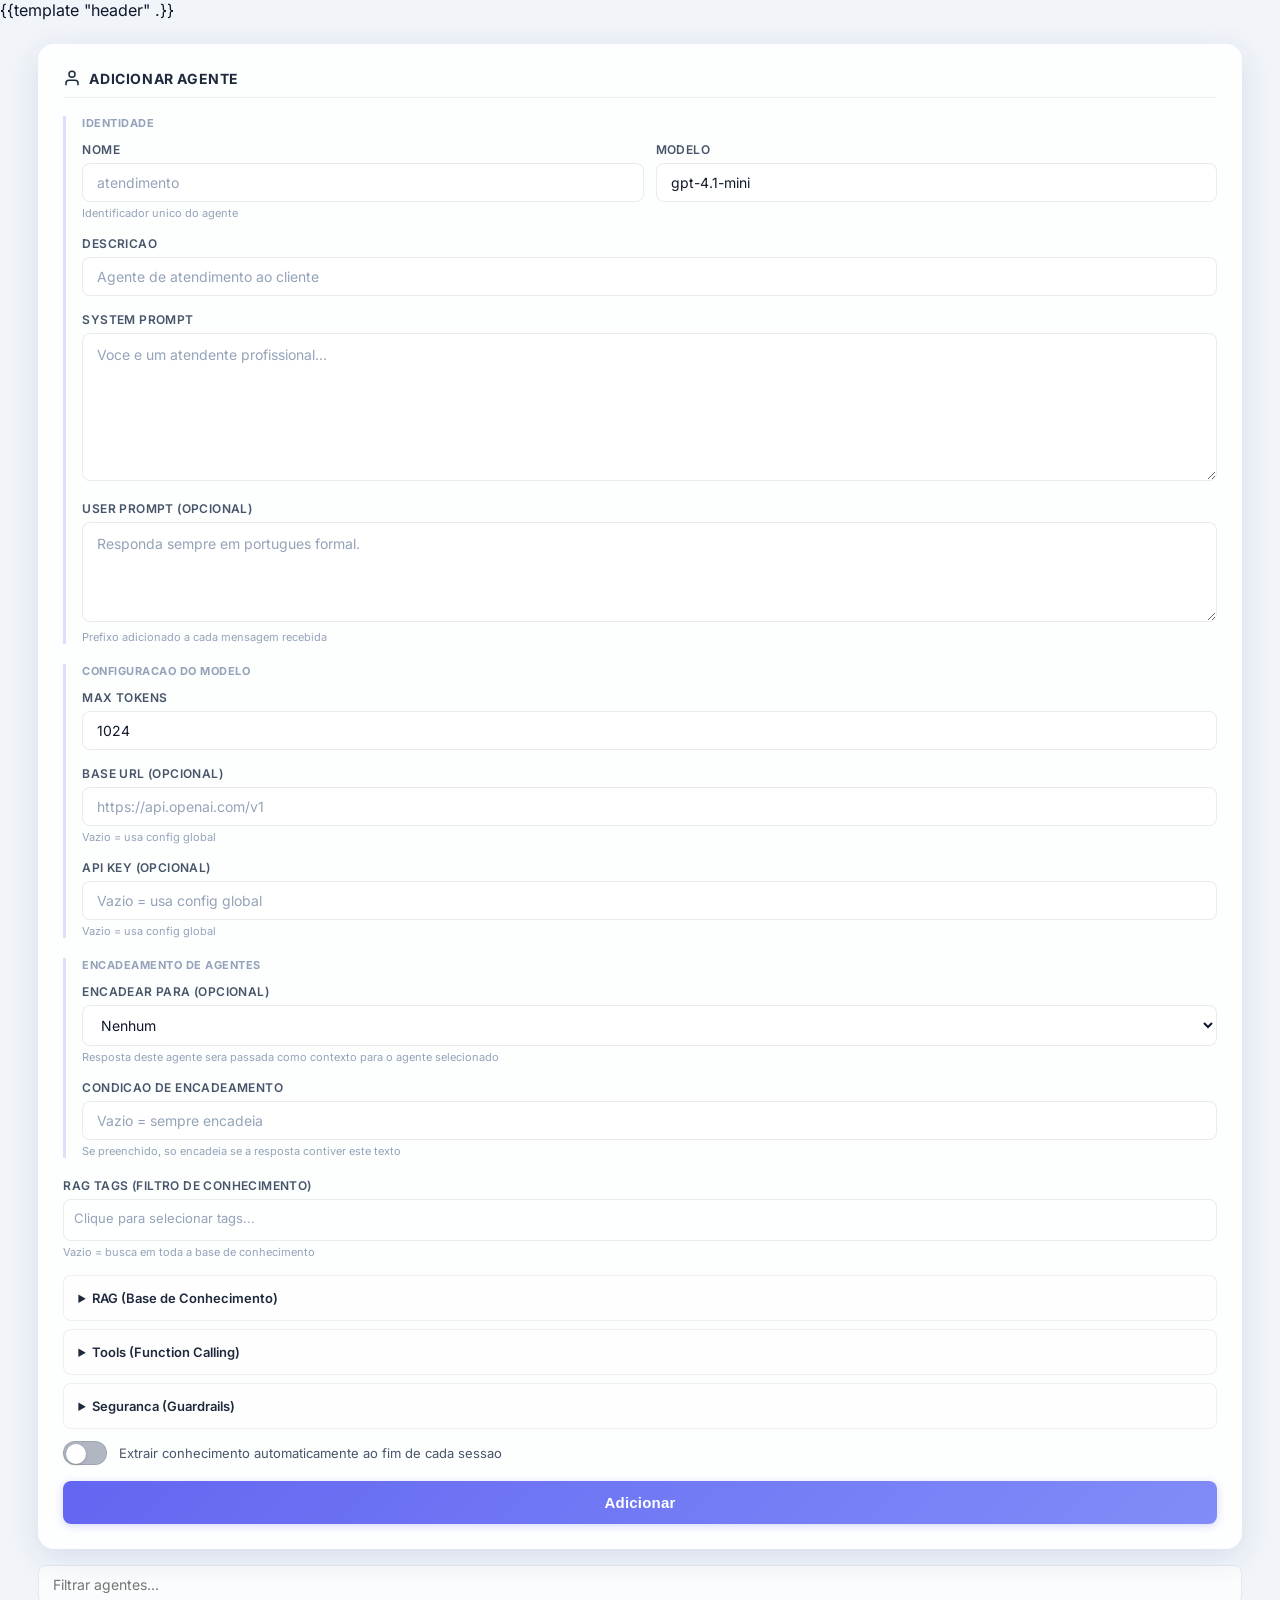
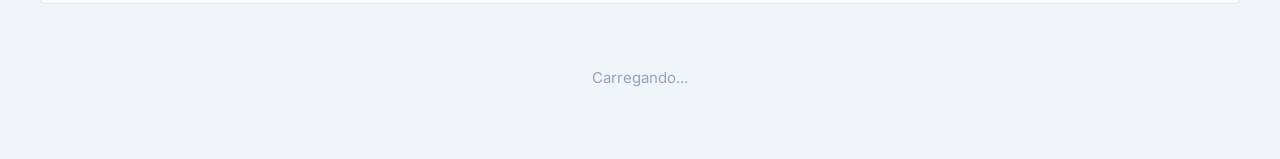
==== commit 94caff7c: "refactor: optimize frontend — shared JS, self-host font, header partial - Extract shared JS utilitie" ====
--- a/templates/agentes.html
+++ b/templates/agentes.html
@@ -3,25 +3,14 @@
 <head>
 <meta charset="UTF-8">
 <meta name="viewport" content="width=device-width, initial-scale=1.0">
-<title>Agentes - Nex</title>
+<title>Agentes - Next</title>
 <link rel="icon" href="data:image/svg+xml,<svg xmlns='http://www.w3.org/2000/svg' viewBox='0 0 100 100'><rect width='100' height='100' rx='20' fill='%231e293b'/><text x='50' y='72' font-size='60' font-family='system-ui' font-weight='700' fill='%233b82f6' text-anchor='middle'>N</text></svg>">
-<link rel="preconnect" href="https://fonts.googleapis.com">
-<link href="https://fonts.googleapis.com/css2?family=Inter:wght@400;500;600;700&display=swap" rel="stylesheet">
 <link rel="stylesheet" href="/static/style.css">
 <style>
 .field textarea { min-height: 100px; }
 .agent-row { display:flex; align-items:center; justify-content:space-between; padding:12px 16px; margin-bottom:8px; background:rgba(255,255,255,0.6); border-radius:var(--radius-sm); border:1px solid rgba(0,0,0,0.06); transition:all 0.15s var(--ease); }
 .agent-row:hover { background:rgba(99,102,241,0.04); border-color:rgba(99,102,241,0.12); }
 .agent-badges { display:flex; flex-wrap:wrap; gap:4px; margin-top:4px; }
-.badge { display:inline-block; padding:2px 8px; border-radius:4px; font-size:10px; font-weight:600; }
-.badge-default { background:#fbbf24; color:#78350f; }
-.badge-on { background:#dcfce7; color:#166534; }
-.badge-off { background:#fef2f2; color:#991b1b; }
-.badge-model { background:#dbeafe; color:#1e40af; }
-.badge-url { background:#fef3c7; color:#92400e; }
-.badge-chain { background:#e0e7ff; color:#3730a3; }
-.badge-rag { background:#ecfdf5; color:#065f46; }
-.badge-tools { background:#fef3c7; color:#92400e; }
 .section-collapse { margin-top:8px; border:1px solid rgba(0,0,0,0.06); border-radius:var(--radius-sm); padding:14px; background:rgba(255,255,255,0.3); }
 .section-collapse summary { cursor:pointer; font-size:13px; font-weight:600; color:var(--slate-800); }
 .section-collapse[open] summary { margin-bottom:12px; }
@@ -29,28 +18,14 @@
 .rag-pill .pill-x { cursor:pointer; font-size:14px; color:#6366f1; margin-left:2px; }
 #rag-tags-wrap { display:flex; flex-wrap:wrap; gap:6px; padding:10px; border:1.5px solid rgba(0,0,0,0.08); border-radius:var(--radius-sm); background:rgba(255,255,255,0.5); min-height:42px; cursor:pointer; }
 #rag-tags-dropdown { display:none; border:1.5px solid rgba(0,0,0,0.08); border-top:none; border-radius:0 0 var(--radius-sm) var(--radius-sm); background:white; max-height:180px; overflow-y:auto; }
+.rag-dropdown-item { display:flex; align-items:center; gap:8px; padding:6px 12px; cursor:pointer; font-size:13px; }
+.rag-dropdown-item:hover { background:rgba(99,102,241,0.04); }
+.rag-dropdown-item input { accent-color:var(--accent); cursor:pointer; }
 </style>
 </head>
 <body>
 
-<div class="header">
-  <h1>Agentes</h1>
-  <input type="checkbox" id="nav-toggle" style="display:none">
-  <label for="nav-toggle" class="nav-hamburger" aria-label="Menu de navegação"><span></span><span></span><span></span></label>
-  <div class="nav-links">
-    <a href="/conversas">Conversas</a>
-    <a href="/chat">Chat</a>
-    <a href="/ferramentas">Ferramentas</a>
-    <a href="/mcp-admin">MCP</a>
-    <a href="/databases">Databases</a>
-    <a href="/conhecimento">Conhecimento</a>
-    <a href="/relatorios">Relatórios</a>
-    <a href="/config">Config</a>
-    <a href="/logs">Logs</a>
-    <span id="auth-user" style="display:none"></span>
-    <a href="#" id="logout-link" style="display:none" onclick="doLogout();return false;">Sair</a>
-  </div>
-</div>
+{{template "header" .}}
 
 <div class="container">
   <!-- Agent form card -->
@@ -267,35 +242,12 @@
 
 <div class="toast" id="toast"></div>
 
+<script src="/static/shared.js"></script>
 <script>
 let agents = [];
 let editingId = null;
 let allKnowledgeTags = [];
 let selectedRAGTags = new Set();
-
-// -- Utilities --
-
-function escapeHtml(s) {
-  const d = document.createElement('div');
-  d.textContent = s;
-  return d.innerHTML;
-}
-
-function toast(msg) {
-  const t = document.getElementById('toast');
-  t.textContent = msg;
-  t.classList.add('show');
-  setTimeout(() => t.classList.remove('show'), 3000);
-}
-
-async function apiFetch(url, opts) {
-  const r = await fetch(url, opts);
-  if (r.status === 401) { location.href = '/login'; return null; }
-  if (r.status === 403) { toast('Sem permissao'); return null; }
-  return r;
-}
-
-async function doLogout() { await fetch('/api/logout', {method:'POST'}); location.href = '/login'; }
 
 // -- Load agents --
 
@@ -371,7 +323,7 @@
     });
     if (!r) return;
     if (r.ok) { toast(enabled ? 'Agente ativado' : 'Agente desativado'); await loadAgents(); }
-    else toast('Erro: ' + await r.text());
+    else toast('Erro: ' + await getError(r));
   } catch(e) { toast('Erro: ' + e.message); }
 }
 
@@ -452,7 +404,7 @@
       cancelEdit();
       await loadAgents();
     } else {
-      toast('Erro: ' + await r.text());
+      toast('Erro: ' + await getError(r));
     }
   } catch(e) { toast('Erro: ' + e.message); }
   btn.disabled = false;
@@ -562,7 +514,7 @@
     const r = await apiFetch('/api/agents/' + id, { method: 'DELETE' });
     if (!r) return;
     if (r.ok) { toast('Agente excluido'); await loadAgents(); }
-    else toast('Erro: ' + await r.text());
+    else toast('Erro: ' + await getError(r));
   } catch(e) { toast('Erro: ' + e.message); }
 }
 
@@ -584,7 +536,7 @@
   }
   dd.innerHTML = allKnowledgeTags.map(t => {
     const checked = selectedRAGTags.has(t) ? 'checked' : '';
-    return `<label style="display:flex;align-items:center;gap:8px;padding:6px 12px;cursor:pointer;font-size:13px;transition:background 0.1s;" onmouseenter="this.style.background='rgba(99,102,241,0.04)'" onmouseleave="this.style.background=''"><input type="checkbox" ${checked} onchange="toggleRAGTag('${escapeHtml(t)}',this.checked)" style="accent-color:var(--accent);cursor:pointer;">${escapeHtml(t)}</label>`;
+    return `<label class="rag-dropdown-item"><input type="checkbox" ${checked} onchange="toggleRAGTag('${escapeHtml(t)}',this.checked)">${escapeHtml(t)}</label>`;
   }).join('');
 }
 
@@ -636,13 +588,7 @@
 loadKnowledgeTags().then(() => renderRAGTagsDropdown());
 loadAgents();
 
-fetch('/api/auth/status').then(r=>r.json()).then(d=>{
-  if(d.enabled&&d.user){
-    document.getElementById('auth-user').textContent=d.user.username;
-    document.getElementById('auth-user').style.display='';
-    document.getElementById('logout-link').style.display='';
-  }
-}).catch(()=>{});
+initAuth();
 </script>
 </body>
 </html>
--- a/static/style.css
+++ b/static/style.css
@@ -1,4 +1,22 @@
-/* Nex — Glassmorphism Theme */
+/* Next — Glassmorphism Theme */
+
+/* Self-hosted Inter font */
+@font-face {
+  font-family: 'Inter';
+  font-style: normal;
+  font-weight: 400 700;
+  font-display: swap;
+  src: url('/static/fonts/inter-latin-ext.woff2') format('woff2');
+  unicode-range: U+0100-02BA, U+02BD-02C5, U+02C7-02CC, U+02CE-02D7, U+02DD-02FF, U+0304, U+0308, U+0329, U+1D00-1D2B, U+1D6B-1D77, U+1D79-1D9A, U+1E00-1EFF, U+2020, U+20A0-20AB, U+20AD-20C0, U+2113, U+2C60-2C7F, U+A720-A7FF;
+}
+@font-face {
+  font-family: 'Inter';
+  font-style: normal;
+  font-weight: 400 700;
+  font-display: swap;
+  src: url('/static/fonts/inter-latin.woff2') format('woff2');
+  unicode-range: U+0000-00FF, U+0131, U+0152-0153, U+02BB-02BC, U+02C6, U+02DA, U+02DC, U+0304, U+0308, U+0329, U+2000-206F, U+20AC, U+2122, U+2191, U+2193, U+2212, U+2215, U+FEFF, U+FFFD;
+}
 
 :root {
   /* Glassmorphism base */
@@ -98,7 +116,7 @@
   border: 1px solid rgba(99,102,241,0.12);
   transition: all 0.2s var(--ease);
 }
-.nav-links a:hover {
+.nav-links a:hover, .nav-links a.active {
   background: var(--accent);
   color: white;
   border-color: var(--accent);
@@ -180,9 +198,7 @@
   font-size: 14px;
   font-family: inherit;
   color: var(--text-primary);
-  background: rgba(255,255,255,0.5);
-  backdrop-filter: blur(4px);
-  -webkit-backdrop-filter: blur(4px);
+  background: rgba(255,255,255,0.7);
   transition: all 0.2s var(--ease);
 }
 .field input:focus, .field textarea:focus, .field select:focus {
@@ -255,9 +271,7 @@
   font-size: 14px;
   font-family: inherit;
   color: var(--text-primary);
-  background: rgba(255,255,255,0.5);
-  backdrop-filter: blur(4px);
-  -webkit-backdrop-filter: blur(4px);
+  background: rgba(255,255,255,0.7);
   transition: all 0.2s var(--ease);
 }
 .toolbar input[type="text"]:focus {
@@ -493,6 +507,24 @@
   margin-right: 4px;
 }
 
+/* ==================== Badges (shared) ==================== */
+.badge { display: inline-block; padding: 2px 8px; border-radius: 4px; font-size: 10px; font-weight: 600; }
+.badge-default { background: #fbbf24; color: #78350f; }
+.badge-on, .badge-ok { background: #dcfce7; color: #166534; }
+.badge-off, .badge-err { background: #fef2f2; color: #991b1b; }
+.badge-model, .badge-info { background: #dbeafe; color: #1e40af; }
+.badge-url, .badge-tools { background: #fef3c7; color: #92400e; }
+.badge-chain, .badge-rag { background: #e0e7ff; color: #3730a3; }
+
+/* ==================== Utilities ==================== */
+.hidden { display: none !important; }
+.btn-row { display: flex; gap: 8px; }
+.btn-row .btn { width: auto; flex: 1; }
+.mt-2 { margin-top: 8px; }
+.mt-3 { margin-top: 12px; }
+.mb-2 { margin-bottom: 8px; }
+.mb-3 { margin-bottom: 12px; }
+
 /* ==================== Search bar ==================== */
 .search-bar {
   display: flex;
@@ -505,9 +537,7 @@
   border: 1px solid rgba(0,0,0,0.08);
   border-radius: var(--radius-sm);
   font-size: 14px;
-  background: rgba(255,255,255,0.5);
-  backdrop-filter: blur(4px);
-  -webkit-backdrop-filter: blur(4px);
+  background: rgba(255,255,255,0.7);
   transition: all 0.2s var(--ease);
 }
 .search-bar input:focus {
@@ -582,9 +612,7 @@
   border: 1px solid rgba(0,0,0,0.08);
   border-radius: var(--radius-sm);
   font-size: 14px;
-  background: rgba(255,255,255,0.5);
-  backdrop-filter: blur(4px);
-  -webkit-backdrop-filter: blur(4px);
+  background: rgba(255,255,255,0.7);
   color: var(--text-primary);
   transition: all 0.2s var(--ease);
 }
@@ -909,81 +937,6 @@
 }
 .btn-clear:hover { background: rgba(239,68,68,0.06); }
 
-/* Settings panel (chat page) */
-.panel-overlay {
-  display: none; position: fixed; inset: 0;
-  background: rgba(0,0,0,0.3);
-  backdrop-filter: blur(4px);
-  -webkit-backdrop-filter: blur(4px);
-  z-index: 90;
-}
-.panel-overlay.open { display: block; }
-.settings-panel {
-  display: none; position: fixed; top: 50%; left: 50%; transform: translate(-50%, -50%);
-  background: var(--glass-bg);
-  backdrop-filter: var(--glass-blur);
-  -webkit-backdrop-filter: var(--glass-blur);
-  border: 1px solid var(--glass-border);
-  border-radius: var(--radius-lg);
-  padding: 24px;
-  z-index: 100;
-  box-shadow: 0 16px 48px rgba(0,0,0,0.2);
-  width: 380px; max-width: 92vw;
-  max-height: 80vh; overflow-y: auto;
-}
-.settings-panel.open { display: block; }
-.settings-panel h3 {
-  font-size: 14px; color: var(--slate-800); margin-bottom: 16px; padding-bottom: 8px;
-  border-bottom: 1px solid rgba(0,0,0,0.06); text-transform: uppercase; letter-spacing: 0.5px;
-}
-.setting-group { margin-bottom: 16px; }
-.setting-group label {
-  display: block; font-size: 12px; color: var(--text-secondary); margin-bottom: 4px;
-  font-weight: 600; text-transform: uppercase; letter-spacing: 0.3px;
-}
-.setting-group input[type="number"],
-.setting-group input[type="text"],
-.setting-group textarea,
-.setting-group select {
-  width: 100%; padding: 8px 10px;
-  border: 1px solid rgba(0,0,0,0.08);
-  border-radius: 6px;
-  font-size: 13px; font-family: inherit;
-  background: rgba(255,255,255,0.5);
-}
-.setting-group input:focus, .setting-group textarea:focus, .setting-group select:focus {
-  outline: none; border-color: var(--accent);
-  background: rgba(255,255,255,0.8);
-  box-shadow: 0 0 0 3px rgba(99,102,241,0.15);
-}
-.setting-group textarea { resize: vertical; min-height: 50px; }
-.check-row {
-  display: flex; align-items: center; gap: 8px; padding: 6px 0;
-}
-.check-row input[type="checkbox"] {
-  width: 16px; height: 16px; accent-color: var(--accent); cursor: pointer;
-}
-.check-row span { font-size: 13px; color: var(--text-primary); cursor: pointer; }
-.panel-actions {
-  display: flex; gap: 8px; margin-top: 18px; justify-content: flex-end;
-}
-.panel-actions button {
-  padding: 8px 18px; border-radius: var(--radius-sm); font-size: 13px; font-weight: 600;
-  cursor: pointer; border: none; transition: all 0.2s var(--ease);
-}
-.btn-save {
-  background: linear-gradient(135deg, var(--accent), var(--accent-light));
-  color: white;
-  box-shadow: 0 2px 8px rgba(99,102,241,0.25);
-}
-.btn-save:hover { box-shadow: 0 4px 12px rgba(99,102,241,0.35); }
-.btn-cancel { background: rgba(255,255,255,0.6); color: var(--text-secondary); border: 1px solid rgba(0,0,0,0.08); }
-.btn-cancel:hover { background: rgba(255,255,255,0.9); }
-.saved-msg {
-  font-size: 12px; color: var(--accent); font-weight: 500; display: none;
-  margin-right: auto; align-self: center;
-}
-
 /* Chat page messages */
 .chat-container .messages {
   flex: 1; overflow-y: auto; padding: 20px;
